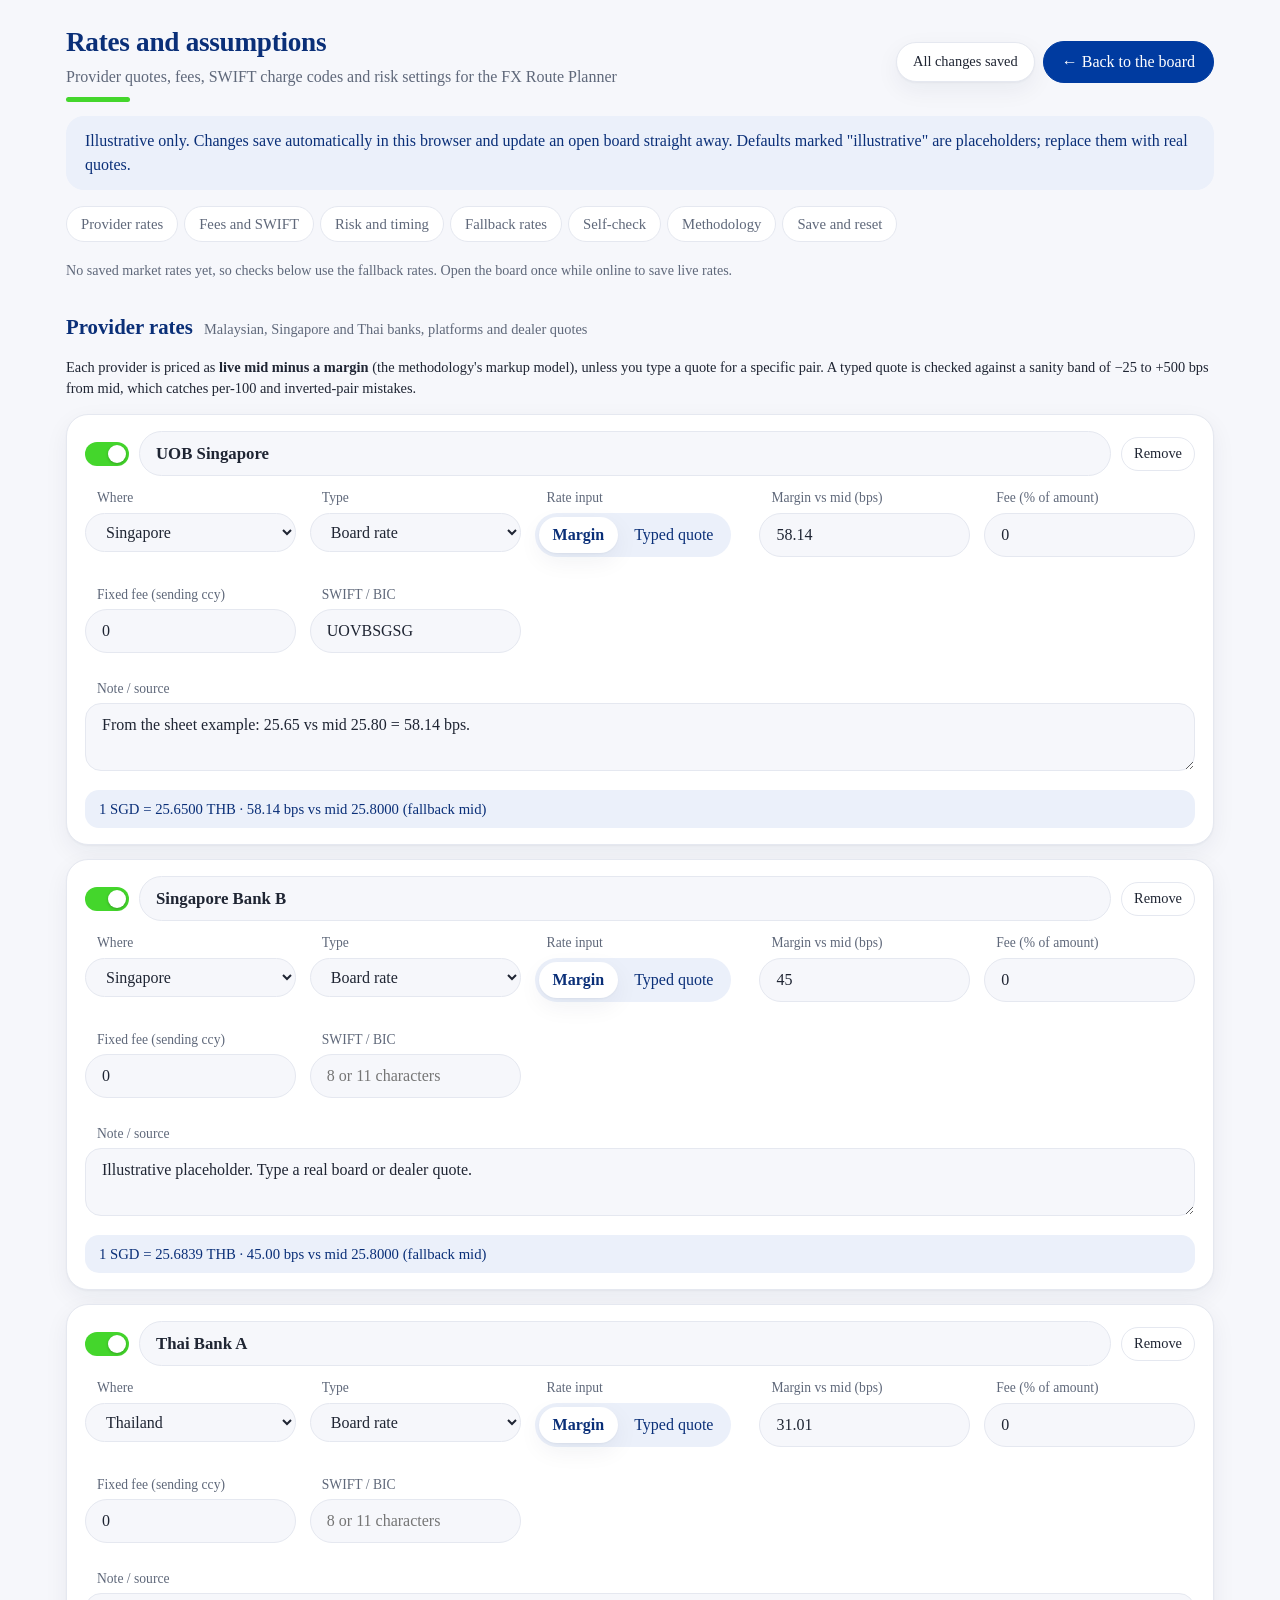
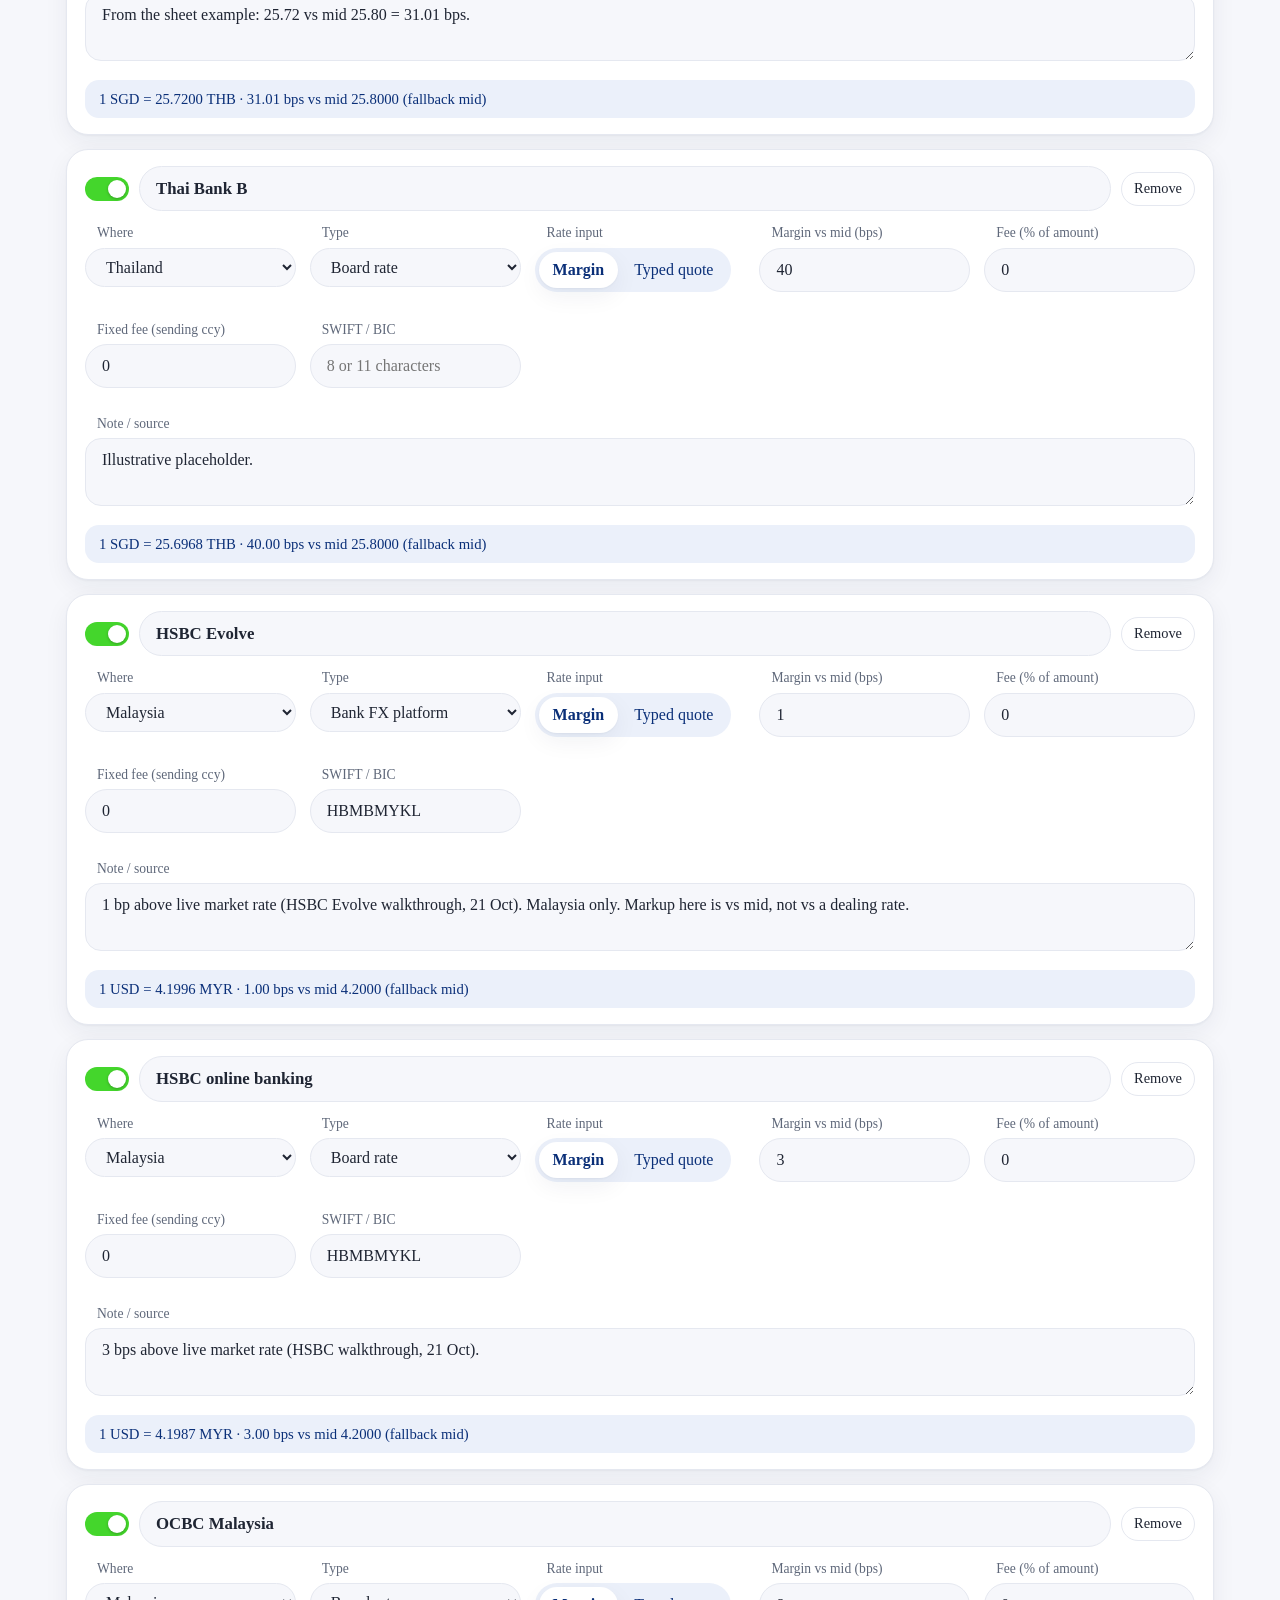
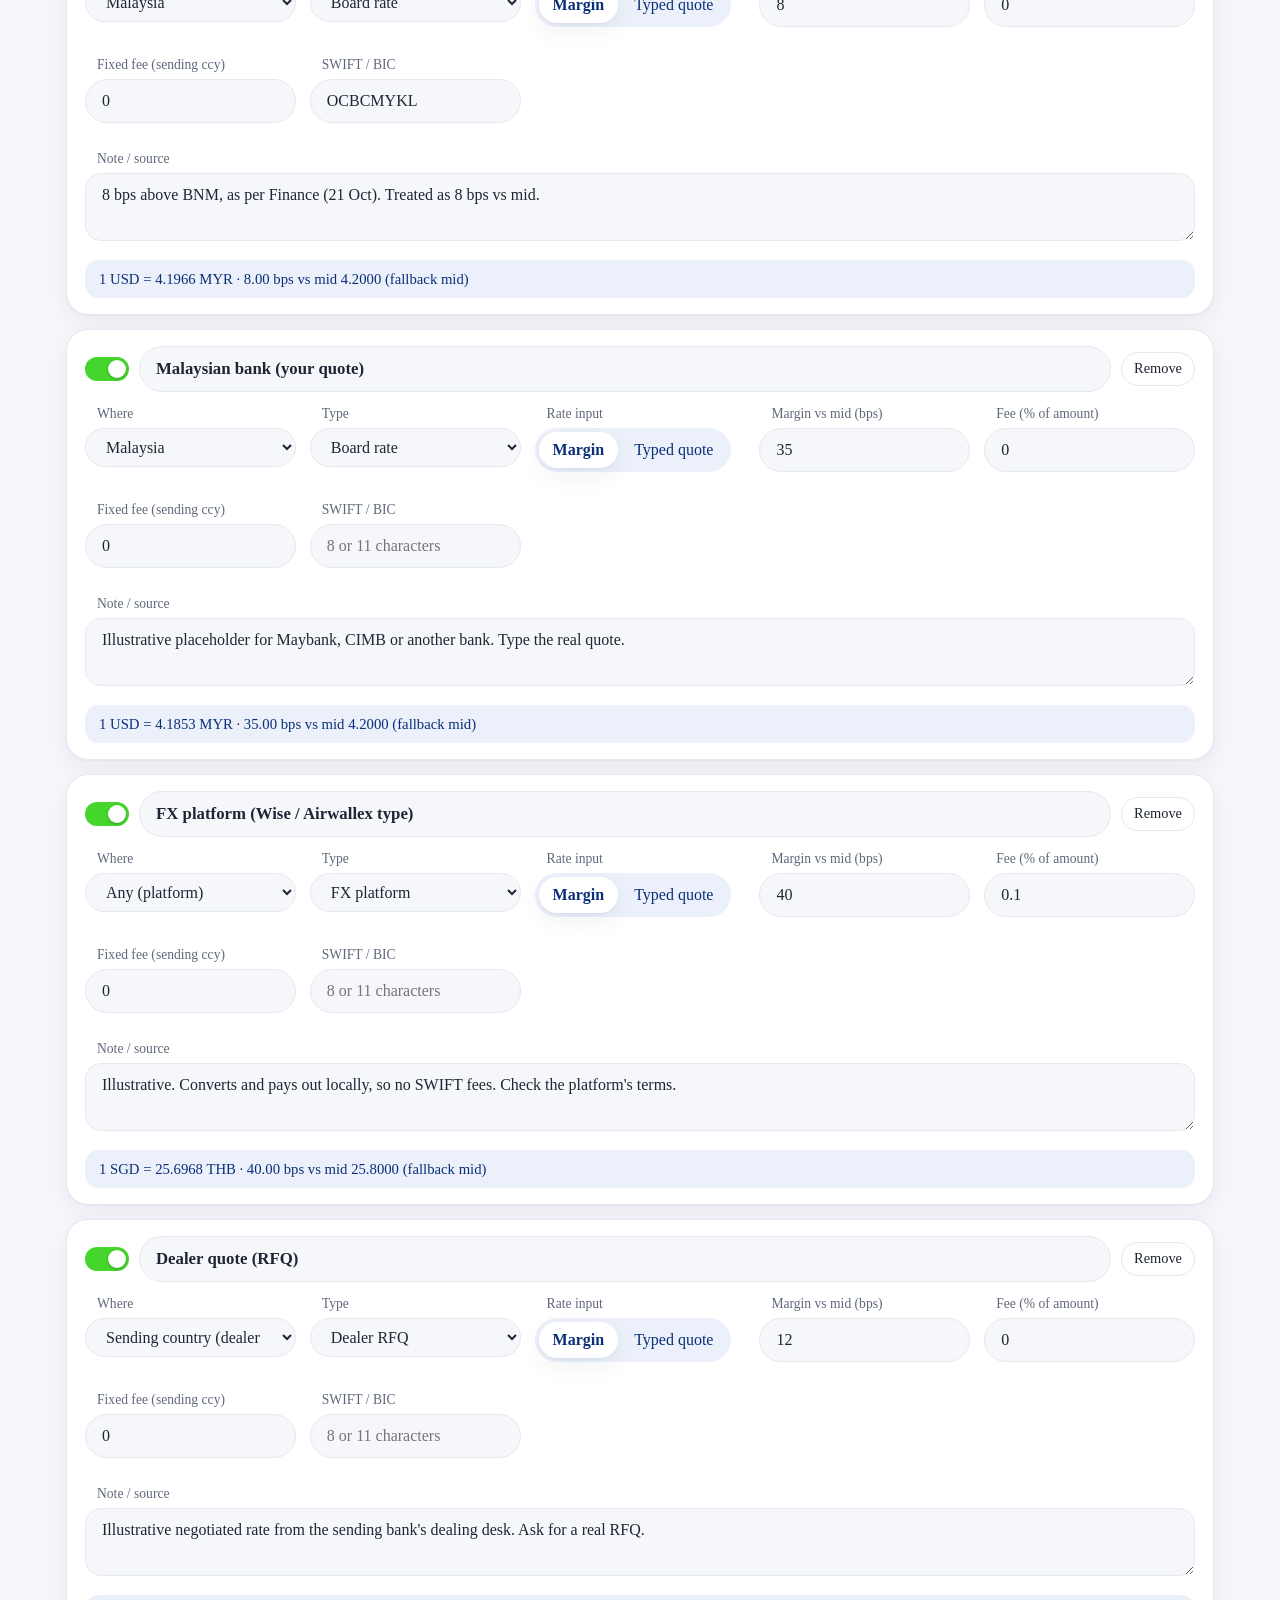
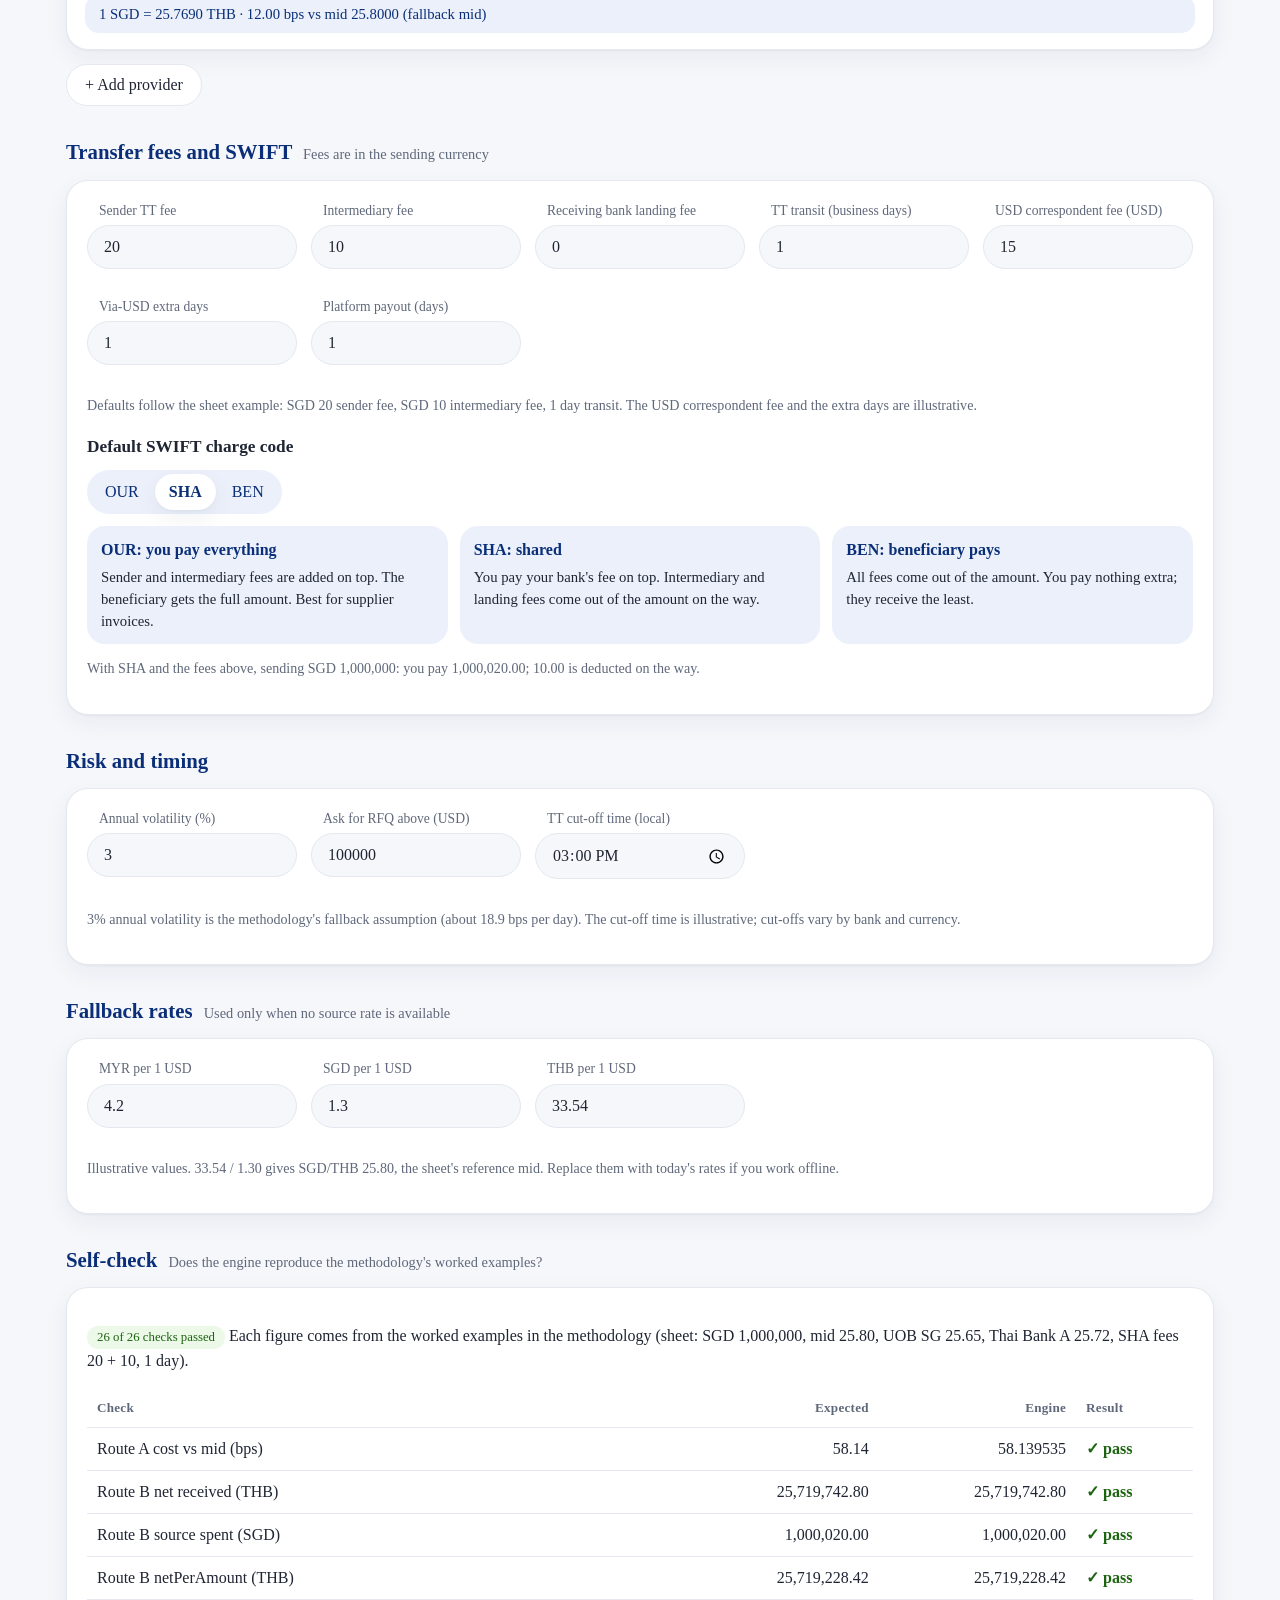
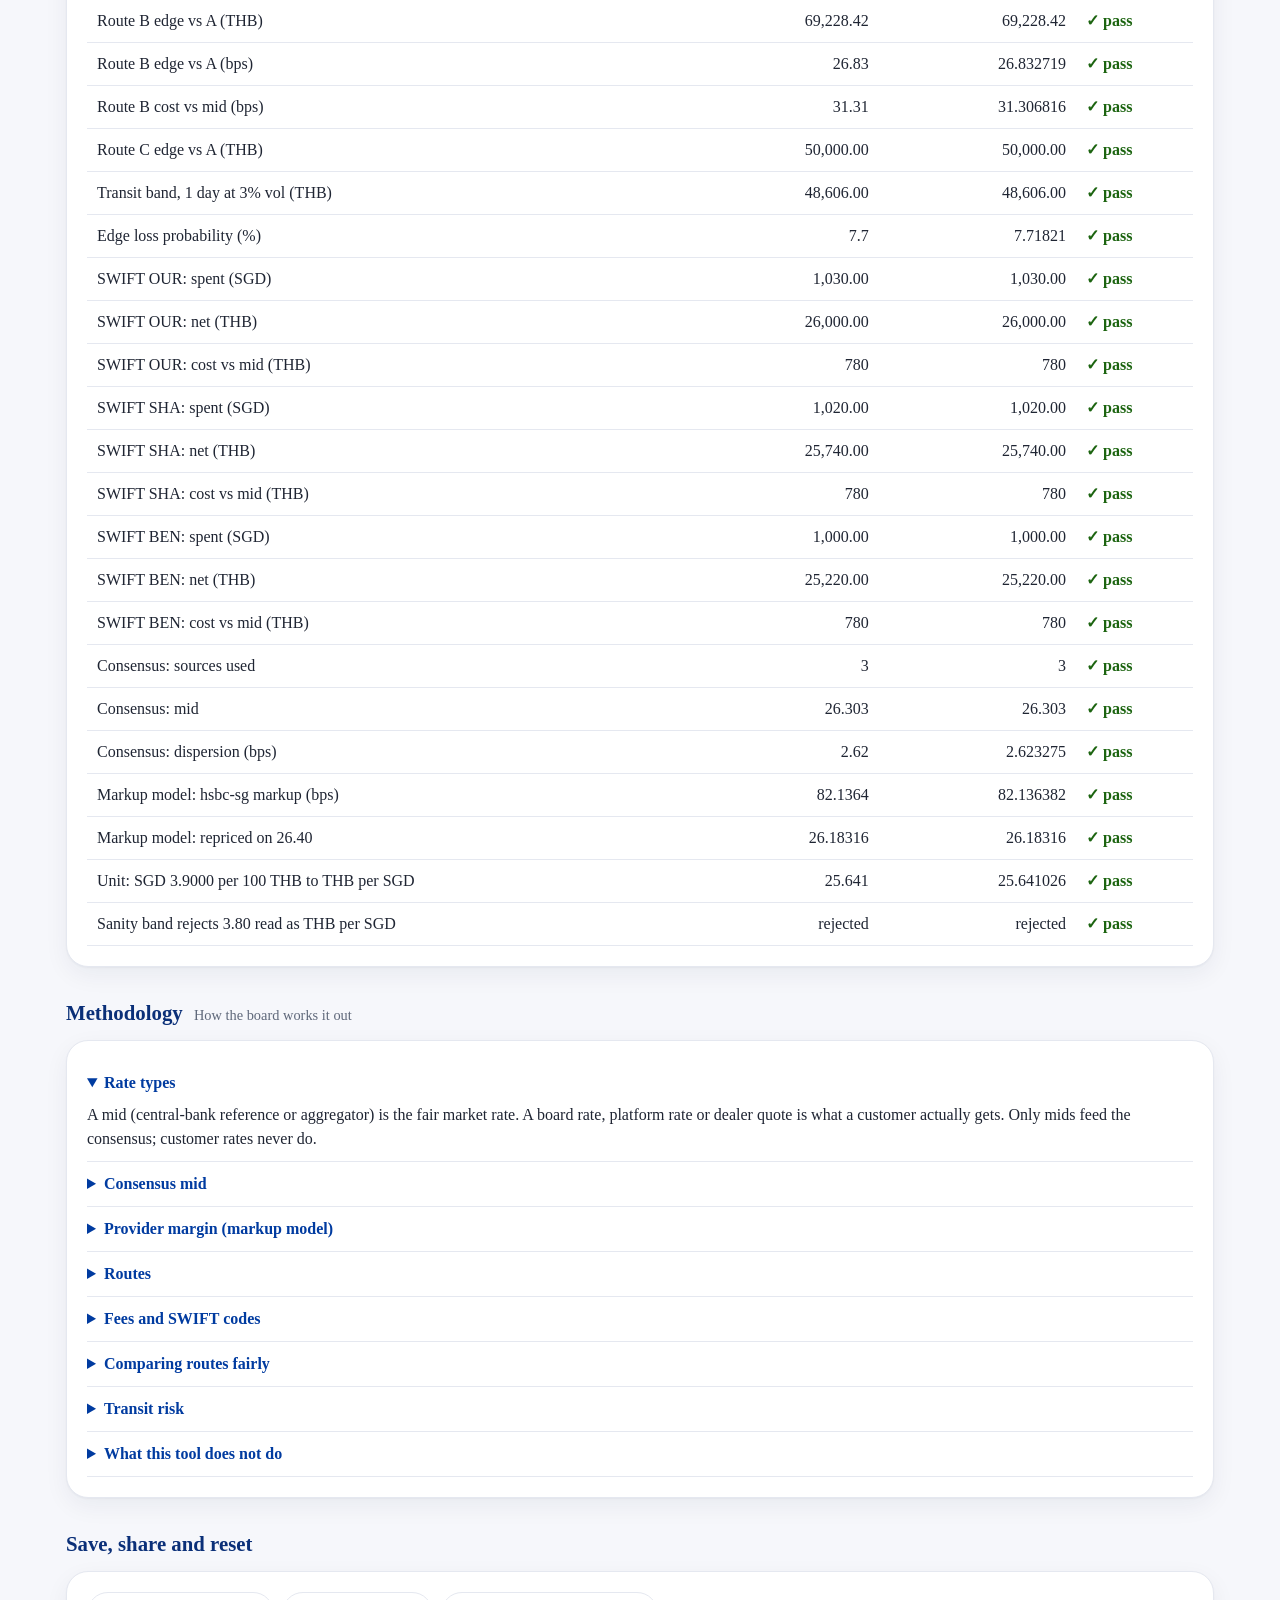
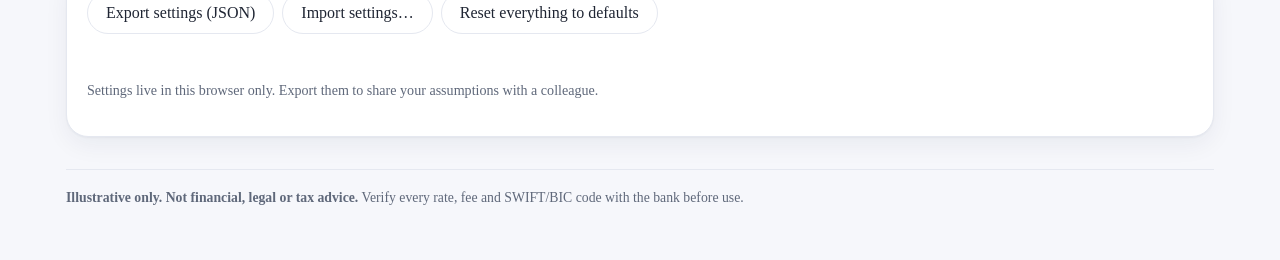
==== fx-inputs.html @ ce778657 "Add files via upload" ====
<!DOCTYPE html>
<html lang="en">
<head>
<meta charset="utf-8">
<meta name="viewport" content="width=device-width, initial-scale=1">
<title>Rates and assumptions · FX Route Planner</title>
<link rel="stylesheet" href="fx-theme.css">
<style>
  .grid2 { display: grid; grid-template-columns: repeat(auto-fill, minmax(200px, 1fr)); gap: 12px 14px; }
  .provs { display: grid; gap: 14px; }
  .prov { border: 1px solid var(--line); border-radius: var(--radius); padding: 16px 18px; background: var(--card); box-shadow: var(--shadow); }
  .prov.off { opacity: .6; }
  .prov-head { display: flex; flex-wrap: wrap; gap: 10px; align-items: center; margin-bottom: 12px; }
  .prov-head .input { flex: 1 1 220px; font-weight: 700; font-size: 1.05rem; }
  .prov-status { margin-top: 12px; padding: 8px 14px; border-radius: 14px; background: var(--brand-soft); color: var(--brand-ink); font-size: .92rem; }
  .prov-status.bad { background: var(--bad-soft); color: var(--bad-ink); }
  .prov-status.warn { background: var(--warn-soft); color: var(--warn-ink); }
  .quote-only[hidden], .margin-only[hidden] { display: none; }
  .ferr { color: var(--bad-ink); font-size: .8rem; margin: 3px 0 0 12px; min-height: 1em; }
  .row-actions { display: flex; flex-wrap: wrap; gap: 8px; margin-top: 14px; }
  .saved { font-size: .9rem; }
  .codes { display: grid; grid-template-columns: repeat(3, minmax(0, 1fr)); gap: 12px; margin-top: 12px; }
  @media (max-width: 760px) { .codes { grid-template-columns: minmax(0, 1fr); } }
  .codecard { border-radius: 18px; padding: 12px 14px; background: var(--brand-soft); }
  .codecard b { color: var(--brand-ink); }
  .codecard p { margin: 4px 0 0; font-size: .92rem; }
  .pass { color: var(--accent-ink); font-weight: 700; }
  .fail { color: var(--bad-ink); font-weight: 700; }
  .method details { border-bottom: 1px solid var(--line); padding: 10px 0; }
  .method summary { font-weight: 700; }
  .method p, .method pre { margin: 8px 0 0; }
  .method pre { background: var(--bg); border-radius: 14px; padding: 10px 14px; overflow-x: auto; font-size: .85rem; font-family: Consolas, "Courier New", monospace; }
  .note { font-size: .9rem; }
</style>
</head>
<body>
<div class="wrap" id="inapp">
  <header class="top">
    <div class="brand">
      <h1>Rates and assumptions</h1>
      <p>Provider quotes, fees, SWIFT charge codes and risk settings for the FX Route Planner</p>
      <span class="bar" aria-hidden="true"></span>
    </div>
    <div class="controls">
      <span class="pill saved" id="savedPill" aria-live="polite">All changes saved</span>
      <a class="btn primary" href="fx-board.html">← Back to the board</a>
    </div>
  </header>

  <div class="banner show info">Illustrative only. Changes save automatically in this browser and update an open board straight away. Defaults marked "illustrative" are placeholders; replace them with real quotes.</div>

  <nav class="tabs" aria-label="Sections">
    <a href="#providers">Provider rates</a><a href="#fees">Fees and SWIFT</a><a href="#risk">Risk and timing</a>
    <a href="#fallback">Fallback rates</a><a href="#selfcheck">Self-check</a><a href="#method">Methodology</a><a href="#data">Save and reset</a>
  </nav>

  <p class="hint" id="midNote"></p>

  <!-- Providers -->
  <section id="providers" aria-labelledby="pTitle">
    <h2 id="pTitle">Provider rates <small>Malaysian, Singapore and Thai banks, platforms and dealer quotes</small></h2>
    <p class="note">Each provider is priced as <b>live mid minus a margin</b> (the methodology's markup model), unless you type a quote for a specific pair. A typed quote is checked against a sanity band of −25 to +500 bps from mid, which catches per-100 and inverted-pair mistakes.</p>
    <div class="provs" id="provList"></div>
    <div class="row-actions"><button type="button" class="btn" id="addProv">+ Add provider</button></div>
  </section>

  <!-- Fees -->
  <section id="fees" aria-labelledby="fTitle">
    <h2 id="fTitle">Transfer fees and SWIFT <small>Fees are in the sending currency</small></h2>
    <div class="panel">
      <div class="grid2">
        <div class="field"><label for="f-sender">Sender TT fee</label><input class="input" id="f-sender" data-k="fees.sender" data-min="0" data-max="100000" inputmode="decimal"><div class="ferr"></div></div>
        <div class="field"><label for="f-inter">Intermediary fee</label><input class="input" id="f-inter" data-k="fees.inter" data-min="0" data-max="100000" inputmode="decimal"><div class="ferr"></div></div>
        <div class="field"><label for="f-landing">Receiving bank landing fee</label><input class="input" id="f-landing" data-k="fees.landing" data-min="0" data-max="100000" inputmode="decimal"><div class="ferr"></div></div>
        <div class="field"><label for="f-tt">TT transit (business days)</label><input class="input" id="f-tt" data-k="fees.ttDays" data-min="0" data-max="30" data-int="1" inputmode="numeric"><div class="ferr"></div></div>
        <div class="field"><label for="f-usd">USD correspondent fee (USD)</label><input class="input" id="f-usd" data-k="fees.usdCorrFeeUsd" data-min="0" data-max="10000" inputmode="decimal"><div class="ferr"></div></div>
        <div class="field"><label for="f-usdd">Via-USD extra days</label><input class="input" id="f-usdd" data-k="fees.usdExtraDays" data-min="0" data-max="30" data-int="1" inputmode="numeric"><div class="ferr"></div></div>
        <div class="field"><label for="f-pd">Platform payout (days)</label><input class="input" id="f-pd" data-k="fees.platformDays" data-min="0" data-max="30" data-int="1" inputmode="numeric"><div class="ferr"></div></div>
      </div>
      <p class="hint">Defaults follow the sheet example: SGD 20 sender fee, SGD 10 intermediary fee, 1 day transit. The USD correspondent fee and the extra days are illustrative.</p>
      <h3 style="margin-top:18px">Default SWIFT charge code</h3>
      <div class="seg" role="group" aria-label="SWIFT charge code" id="codeSeg">
        <button type="button" data-code="OUR">OUR</button><button type="button" data-code="SHA">SHA</button><button type="button" data-code="BEN">BEN</button>
      </div>
      <div class="codes">
        <div class="codecard"><b>OUR: you pay everything</b><p>Sender and intermediary fees are added on top. The beneficiary gets the full amount. Best for supplier invoices.</p></div>
        <div class="codecard"><b>SHA: shared</b><p>You pay your bank's fee on top. Intermediary and landing fees come out of the amount on the way.</p></div>
        <div class="codecard"><b>BEN: beneficiary pays</b><p>All fees come out of the amount. You pay nothing extra; they receive the least.</p></div>
      </div>
      <p class="hint" id="codeExample"></p>
    </div>
  </section>

  <!-- Risk -->
  <section id="risk" aria-labelledby="rTitle">
    <h2 id="rTitle">Risk and timing</h2>
    <div class="panel">
      <div class="grid2">
        <div class="field"><label for="r-vol">Annual volatility (%)</label><input class="input" id="r-vol" data-k="risk.annualVolPct" data-min="0" data-max="100" inputmode="decimal"><div class="ferr"></div></div>
        <div class="field"><label for="r-rfq">Ask for RFQ above (USD)</label><input class="input" id="r-rfq" data-k="risk.rfqThresholdUsd" data-min="0" data-max="1000000000" inputmode="decimal"><div class="ferr"></div></div>
        <div class="field"><label for="r-cut">TT cut-off time (local)</label><input class="input" id="r-cut" type="time" data-k="risk.cutoff" data-text="1"><div class="ferr"></div></div>
      </div>
      <p class="hint">3% annual volatility is the methodology's fallback assumption (about 18.9 bps per day). The cut-off time is illustrative; cut-offs vary by bank and currency.</p>
    </div>
  </section>

  <!-- Fallback -->
  <section id="fallback" aria-labelledby="fbTitle">
    <h2 id="fbTitle">Fallback rates <small>Used only when no source rate is available</small></h2>
    <div class="panel">
      <div class="grid2">
        <div class="field"><label for="fb-myr">MYR per 1 USD</label><input class="input" id="fb-myr" data-k="fallback.USD/MYR" data-min="0.0001" data-max="100000" inputmode="decimal"><div class="ferr"></div></div>
        <div class="field"><label for="fb-sgd">SGD per 1 USD</label><input class="input" id="fb-sgd" data-k="fallback.USD/SGD" data-min="0.0001" data-max="100000" inputmode="decimal"><div class="ferr"></div></div>
        <div class="field"><label for="fb-thb">THB per 1 USD</label><input class="input" id="fb-thb" data-k="fallback.USD/THB" data-min="0.0001" data-max="100000" inputmode="decimal"><div class="ferr"></div></div>
      </div>
      <p class="hint">Illustrative values. 33.54 / 1.30 gives SGD/THB 25.80, the sheet's reference mid. Replace them with today's rates if you work offline.</p>
    </div>
  </section>

  <!-- Self-check -->
  <section id="selfcheck" aria-labelledby="scTitle">
    <h2 id="scTitle">Self-check <small>Does the engine reproduce the methodology's worked examples?</small></h2>
    <div class="panel">
      <p id="scSummary"></p>
      <div class="tbl-wrap"><table>
        <thead><tr><th>Check</th><th class="num">Expected</th><th class="num">Engine</th><th>Result</th></tr></thead>
        <tbody id="scBody"></tbody>
      </table></div>
    </div>
  </section>

  <!-- Methodology -->
  <section id="method" aria-labelledby="mTitle">
    <h2 id="mTitle">Methodology <small>How the board works it out</small></h2>
    <div class="panel method">
      <details open><summary>Rate types</summary><p>A mid (central-bank reference or aggregator) is the fair market rate. A board rate, platform rate or dealer quote is what a customer actually gets. Only mids feed the consensus; customer rates never do.</p></details>
      <details><summary>Consensus mid</summary><pre>first = median(fresh mids)
used  = sources within 50 bps of first
mid   = median(used)
spread = largest |rate − mid| of a used source, in bps</pre><p>Fresh means at most 2 business days old. If nothing is fresh, older rates are used and labelled stale; if there are none, the fallback rates are used.</p></details>
      <details><summary>Provider margin (markup model)</summary><pre>margin_bps = (mid − customer_rate) / mid × 10,000
customer_rate = live_mid × (1 − margin_bps / 10,000)</pre><p>Margins change less than rates, so storing a margin and re-applying it to the live mid keeps estimates current.</p></details>
      <details><summary>Routes</summary><p>A route is a chain of legs: transfers (TT) and conversions. A: convert in the sending country, then send. B: send the source currency to your own account abroad, then convert there. C: convert a balance already held abroad. Via USD: two conversions with a US correspondent. Platform: local pay-in and payout. Dealer RFQ: negotiated rate at the sending bank.</p></details>
      <details><summary>Fees and SWIFT codes</summary><pre>OUR: sender + intermediary on top; landing fee deducted
SHA: sender on top; intermediary + landing deducted
BEN: all deducted</pre><p>On-top fees raise what you pay; deducted fees shrink what gets converted or received.</p></details>
      <details><summary>Comparing routes fairly</summary><pre>effective_rate = net_received / total_paid
net_per_amount = effective_rate × amount
cost_bps = (total_paid × mid − net_received) / (total_paid × mid) × 10,000
edge = net_per_amount(route) − net_per_amount(other)</pre><p>Routes can cost slightly different totals, so they are scaled to the same amount before comparing.</p></details>
      <details><summary>Transit risk</summary><pre>daily_vol = annual_vol / √252
band = net_received × daily_vol × √(days unconverted)
P(edge lost) = Φ(−edge / band)</pre><p>Assumes normal daily moves and constant volatility. Real FX has fat tails and event risk.</p></details>
      <details><summary>What this tool does not do</summary><p>It compares and explains; it never moves money, does not guarantee a rate, and never suggests splitting a payment to stay under a threshold. Calculations use floating-point numbers rounded for display; the self-check above confirms they match the worked examples.</p></details>
    </div>
  </section>

  <!-- Data -->
  <section id="data" aria-labelledby="dTitle">
    <h2 id="dTitle">Save, share and reset</h2>
    <div class="panel">
      <div class="row-actions" style="margin-top:0">
        <button type="button" class="btn" id="exportBtn">Export settings (JSON)</button>
        <label class="btn" for="importFile">Import settings…</label>
        <input type="file" id="importFile" accept="application/json,.json" class="sr">
        <button type="button" class="btn danger" id="resetBtn">Reset everything to defaults</button>
      </div>
      <p class="err" id="dataMsg" role="status"></p>
      <p class="hint">Settings live in this browser only. Export them to share your assumptions with a colleague.</p>
    </div>
  </section>

  <footer><p><strong>Illustrative only. Not financial, legal or tax advice.</strong> Verify every rate, fee and SWIFT/BIC code with the bank before use.</p></footer>
</div>

<script src="fx-core.js"></script>
<script>
(function () {
  "use strict";
  var FX = window.FX, root = document.getElementById("inapp");
  var $ = function (id) { return root.querySelector("#" + id); };
  var esc = FX.esc;
  var S = FX.loadSettings();
  var snap = FX.loadSnapshot();
  var mid = FX.makeMid(snap ? snap.perUsd : {}, S, new Date());
  var savedTimer = null;

  var PAIRS = [];
  FX.ROUTE_CCYS.forEach(function (a) { FX.ROUTE_CCYS.forEach(function (b) { if (a !== b) PAIRS.push(a + "/" + b); }); });
  var COUNTRIES = ["SG", "TH", "MY", "US", "ANY", "ORIGIN"];

  function save() {
    var ok = FX.saveSettings(S);
    var p = $("savedPill");
    p.textContent = ok ? "Saved " + FX.hhmm(new Date()) : "Could not save (storage blocked)";
    clearTimeout(savedTimer);
    savedTimer = setTimeout(function () { p.textContent = ok ? "All changes saved" : p.textContent; }, 2500);
  }
  function refreshMid() { mid = FX.makeMid(snap ? snap.perUsd : {}, S, new Date()); }

  function midNote() {
    var i = mid.info("SGD", "THB");
    $("midNote").textContent = i.how === "fallback"
      ? "No saved market rates yet, so checks below use the fallback rates. Open the board once while online to save live rates."
      : "Checks below use market rates saved by the board at " + FX.hhmm(snap.at) + " " + FX.dayMon(snap.at) + (i.how === "stale" ? " (older than 2 business days)." : ".");
  }

  /* ---------- Providers ---------- */
  function opt(v, label, cur) { return '<option value="' + esc(v) + '"' + (v === cur ? " selected" : "") + ">" + esc(label) + "</option>"; }
  function provCard(p, i) {
    var pair = (p.quotePair || "SGD/THB").split("/");
    return '<article class="prov' + (p.enabled ? "" : " off") + '" data-i="' + i + '">' +
      '<div class="prov-head">' +
        '<label class="switch"><input type="checkbox" data-f="enabled"' + (p.enabled ? " checked" : "") + ' aria-label="Include ' + esc(p.name) + '"></label>' +
        '<input class="input" data-f="name" value="' + esc(p.name) + '" aria-label="Provider name" maxlength="60">' +
        '<button type="button" class="btn small danger" data-del="' + i + '" aria-label="Remove ' + esc(p.name) + '">Remove</button>' +
      "</div>" +
      '<div class="grid2">' +
        '<div class="field"><label>Where</label><select class="input" data-f="country">' + COUNTRIES.map(function (c) { return opt(c, FX.COUNTRY_NAME[c], p.country); }).join("") + "</select></div>" +
        '<div class="field"><label>Type</label><select class="input" data-f="kind">' + Object.keys(FX.KIND_LABEL).map(function (k) { return opt(k, FX.KIND_LABEL[k], p.kind); }).join("") + "</select></div>" +
        '<div class="field"><label>Rate input</label><div class="seg" role="group" aria-label="Rate input"><button type="button" data-mode="markup" aria-pressed="' + (p.mode !== "quote") + '">Margin</button><button type="button" data-mode="quote" aria-pressed="' + (p.mode === "quote") + '">Typed quote</button></div></div>' +
        '<div class="field"><label>Margin vs mid (bps)</label><input class="input" data-f="markupBps" data-num="1" data-min="-100" data-max="2000" value="' + esc(p.markupBps) + '" inputmode="decimal"><div class="ferr"></div></div>' +
        '<div class="field quote-only"' + (p.mode === "quote" ? "" : " hidden") + '><label>Quote for pair</label><select class="input" data-f="quotePair">' + PAIRS.map(function (x) { return opt(x, x, p.quotePair); }).join("") + "</select></div>" +
        '<div class="field quote-only"' + (p.mode === "quote" ? "" : " hidden") + '><label>Quoted as</label><select class="input" data-f="quoteBasis">' + opt("direct", pair[1] + " per " + (p.quoteUnit || 1) + " " + pair[0], p.quoteBasis) + opt("inverse", pair[0] + " per " + (p.quoteUnit || 1) + " " + pair[1], p.quoteBasis) + "</select></div>" +
        '<div class="field quote-only"' + (p.mode === "quote" ? "" : " hidden") + '><label>Unit</label><select class="input" data-f="quoteUnit">' + opt("1", "1", String(p.quoteUnit)) + opt("100", "100", String(p.quoteUnit)) + opt("1000", "1,000", String(p.quoteUnit)) + "</select></div>" +
        '<div class="field quote-only"' + (p.mode === "quote" ? "" : " hidden") + '><label>Quoted value</label><input class="input" data-f="quoteValue" data-num="1" data-min="0" data-max="1000000" value="' + esc(p.quoteValue || "") + '" inputmode="decimal" placeholder="e.g. 25.65"><div class="ferr"></div></div>' +
        '<div class="field"><label>Fee (% of amount)</label><input class="input" data-f="feePct" data-num="1" data-min="0" data-max="10" value="' + esc(p.feePct) + '" inputmode="decimal"><div class="ferr"></div></div>' +
        '<div class="field"><label>Fixed fee (sending ccy)</label><input class="input" data-f="feeFixed" data-num="1" data-min="0" data-max="100000" value="' + esc(p.feeFixed) + '" inputmode="decimal"><div class="ferr"></div></div>' +
        '<div class="field"><label>SWIFT / BIC</label><input class="input" data-f="bic" value="' + esc(p.bic) + '" maxlength="11" placeholder="8 or 11 characters" autocapitalize="characters"><div class="ferr"></div></div>' +
      "</div>" +
      '<div class="field" style="margin-top:10px"><label>Note / source</label><textarea class="input" data-f="note" rows="2" maxlength="300">' + esc(p.note) + "</textarea></div>" +
      '<div class="prov-status" data-status></div>' +
      "</article>";
  }
  function renderProviders() {
    $("provList").innerHTML = S.providers.map(provCard).join("") || '<p class="hint">No providers. Add one, or reset to defaults.</p>';
    S.providers.forEach(function (p, i) { updateStatus(i); });
  }
  function updateStatus(i) {
    var card = root.querySelector('.prov[data-i="' + i + '"]'); if (!card) return;
    var p = S.providers[i], el = card.querySelector("[data-status]");
    var pair = p.mode === "quote" ? p.quotePair.split("/") : defaultPair(p);
    var pr = FX.providerRate(p, pair[0], pair[1], mid);
    var src = mid.info(pair[0], pair[1]).how;
    if (p.mode === "quote" && !(+p.quoteValue > 0)) { el.className = "prov-status warn"; el.textContent = "Type a quoted value. Until then the margin of " + p.markupBps + " bps is used."; return; }
    if (!pr.ok) { el.className = "prov-status bad"; el.textContent = pr.msg; return; }
    el.className = "prov-status" + (Math.abs(pr.markupBps) > 300 ? " warn" : "");
    el.textContent = "1 " + pair[0] + " = " + FX.fmtRate(pr.rate) + " " + pair[1] + " · " + pr.markupBps.toFixed(2) + " bps vs mid " + FX.fmtRate(mid(pair[0], pair[1])) + " (" + (src === "fallback" ? "fallback mid" : src === "stale" ? "stale mid" : "saved live mid") + ")" + (p.bic && !/^[A-Za-z]{6}[A-Za-z0-9]{2}([A-Za-z0-9]{3})?$/.test(p.bic) ? " · BIC format looks wrong (8 or 11 characters)" : "");
  }
  function defaultPair(p) {
    var sc = S.scenario;
    var c = p.country === "SG" ? "SGD" : p.country === "TH" ? "THB" : p.country === "MY" ? "MYR" : p.country === "US" ? "USD" : null;
    if (c && c !== sc.from && c !== sc.to) return c === "USD" ? ["USD", "MYR"] : ["USD", c];
    return [sc.from, sc.to === sc.from ? (sc.from === "USD" ? "MYR" : "USD") : sc.to];
  }

  function numCheck(el) {
    var raw = String(el.value).replace(/[,\s]/g, ""), min = +el.getAttribute("data-min"), max = +el.getAttribute("data-max");
    var errEl = el.parentNode.querySelector(".ferr"), msg = "";
    var v = Number(raw);
    if (raw === "" || !/^-?\d*\.?\d+$/.test(raw)) msg = "Enter a number.";
    else if (v < min || v > max) msg = "Use a value from " + min + " to " + FX.fmtMoney(max, 0) + ".";
    else if (el.hasAttribute("data-int") && v % 1) msg = "Use a whole number.";
    el.setAttribute("aria-invalid", String(!!msg));
    if (errEl) errEl.textContent = msg;
    return msg ? null : v;
  }

  $("provList").addEventListener("input", function (e) {
    var el = e.target, card = el.closest(".prov"); if (!card || !el.hasAttribute("data-f")) return;
    var i = +card.getAttribute("data-i"), f = el.getAttribute("data-f"), p = S.providers[i];
    if (el.type === "checkbox") { p[f] = el.checked; card.classList.toggle("off", !el.checked); }
    else if (el.hasAttribute("data-num")) { var v = numCheck(el); if (v === null) return; p[f] = v; }
    else if (f === "bic") { p.bic = el.value.toUpperCase().replace(/\s/g, ""); }
    else if (f === "quoteUnit") { p.quoteUnit = +el.value; }
    else p[f] = el.value;
    save(); updateStatus(i);
    if (f === "quotePair" || f === "quoteUnit") {
      var pair = p.quotePair.split("/"), u = p.quoteUnit || 1, sel = card.querySelector('[data-f="quoteBasis"]');
      sel.options[0].text = pair[1] + " per " + u + " " + pair[0]; sel.options[1].text = pair[0] + " per " + u + " " + pair[1];
    }
  });
  $("provList").addEventListener("change", function (e) { if (e.target.tagName === "SELECT" || e.target.type === "checkbox") e.target.dispatchEvent(new Event("input", { bubbles: true })); });
  $("provList").addEventListener("click", function (e) {
    var del = e.target.closest("[data-del]");
    if (del) {
      var i = +del.getAttribute("data-del"), name = S.providers[i].name;
      if (!confirm("Remove " + name + "? You can reset to defaults later.")) return;
      S.providers.splice(i, 1); save(); renderProviders(); return;
    }
    var mb = e.target.closest("[data-mode]");
    if (mb) {
      var card = mb.closest(".prov"), j = +card.getAttribute("data-i");
      S.providers[j].mode = mb.getAttribute("data-mode"); save(); renderProviders();
      var again = root.querySelector('.prov[data-i="' + j + '"] [data-mode="' + S.providers[j].mode + '"]'); if (again) again.focus();
    }
  });
  $("addProv").addEventListener("click", function () {
    var p = FX.clone(FX.DEFAULTS.providers[0]);
    p.id = "custom-" + Date.now(); p.name = "New provider"; p.country = FX.COUNTRY_OF[S.scenario.to] || "MY"; p.markupBps = 30; p.bic = ""; p.note = "Your source for this rate.";
    S.providers.push(p); save(); renderProviders();
    var cards = root.querySelectorAll(".prov"); var last = cards[cards.length - 1];
    last.scrollIntoView({ block: "center" }); last.querySelector('[data-f="name"]').select();
  });

  /* ---------- Simple fields ---------- */
  function getK(k) { var p = k.split("."); return S[p[0]][p.slice(1).join(".")]; }
  function setK(k, v) { var p = k.split("."); S[p[0]][p.slice(1).join(".")] = v; }
  function fillFields() {
    root.querySelectorAll("[data-k]").forEach(function (el) { el.value = getK(el.getAttribute("data-k")); el.removeAttribute("aria-invalid"); var e = el.parentNode.querySelector(".ferr"); if (e) e.textContent = ""; });
    root.querySelectorAll("#codeSeg button").forEach(function (b) { b.setAttribute("aria-pressed", String(b.getAttribute("data-code") === S.fees.code)); });
    codeExample();
  }
  root.addEventListener("input", function (e) {
    var el = e.target; if (!el.hasAttribute || !el.hasAttribute("data-k")) return;
    var k = el.getAttribute("data-k");
    if (el.hasAttribute("data-text")) { if (!/^\d{2}:\d{2}$/.test(el.value)) return; setK(k, el.value); }
    else { var v = numCheck(el); if (v === null) return; setK(k, v); }
    save();
    if (k.indexOf("fallback") === 0) { refreshMid(); midNote(); S.providers.forEach(function (p, i) { updateStatus(i); }); }
    codeExample();
  });
  $("codeSeg").addEventListener("click", function (e) {
    var b = e.target.closest("[data-code]"); if (!b) return;
    S.fees.code = b.getAttribute("data-code"); save(); fillFields();
  });
  function codeExample() {
    var f = S.fees, sc = S.scenario;
    $("codeExample").textContent = "With " + f.code + " and the fees above, sending " + sc.from + " " + FX.fmtMoney(+sc.amount, 0) + ": " +
      (f.code === "OUR" ? "you pay " + FX.fmtMoney(+sc.amount + (+f.sender) + (+f.inter), 2) + "; " + FX.fmtMoney(+f.landing, 2) + " is deducted at the receiving bank."
        : f.code === "SHA" ? "you pay " + FX.fmtMoney(+sc.amount + (+f.sender), 2) + "; " + FX.fmtMoney((+f.inter) + (+f.landing), 2) + " is deducted on the way."
        : "you pay " + FX.fmtMoney(+sc.amount, 2) + "; " + FX.fmtMoney((+f.sender) + (+f.inter) + (+f.landing), 2) + " is deducted on the way.");
  }

  /* ---------- Self-check ---------- */
  function renderSelfCheck() {
    var r = FX.selfCheck(), pass = r.filter(function (x) { return x.pass; }).length;
    $("scSummary").innerHTML = '<span class="tag ' + (pass === r.length ? "good" : "bad") + '">' + pass + " of " + r.length + " checks passed</span> Each figure comes from the worked examples in the methodology (sheet: SGD 1,000,000, mid 25.80, UOB SG 25.65, Thai Bank A 25.72, SHA fees 20 + 10, 1 day).";
    $("scBody").innerHTML = r.map(function (x) {
      var f = function (v) { return typeof v === "number" ? (Math.abs(v) >= 1000 ? FX.fmtMoney(v, 2) : (+v.toFixed(6)).toString()) : esc(v); };
      return "<tr><td>" + esc(x.name) + '</td><td class="num">' + f(x.exp) + '</td><td class="num">' + f(x.got) + "</td><td>" + (x.pass ? '<span class="pass">✓ pass</span>' : '<span class="fail">× fail</span>') + "</td></tr>";
    }).join("");
  }

  /* ---------- Data ---------- */
  $("exportBtn").addEventListener("click", function () {
    var blob = new Blob([JSON.stringify(S, null, 2)], { type: "application/json" });
    var a = document.createElement("a"); a.href = URL.createObjectURL(blob); a.download = "fx-settings.json";
    document.body.appendChild(a); a.click(); a.remove(); setTimeout(function () { URL.revokeObjectURL(a.href); }, 1000);
    $("dataMsg").textContent = "";
  });
  $("importFile").addEventListener("change", function () {
    var f = this.files && this.files[0]; if (!f) return;
    var reader = new FileReader(), input = this;
    reader.onload = function () {
      try {
        var obj = JSON.parse(reader.result);
        if (!obj || obj.version !== 1 || !Array.isArray(obj.providers)) throw new Error("not an FX settings file");
        S = FX.mergeDefaults(obj); save(); refreshMid(); fillFields(); renderProviders(); midNote();
        $("dataMsg").textContent = "Imported " + f.name + ".";
      } catch (e) { $("dataMsg").textContent = "Could not import: " + e.message + "."; }
      input.value = "";
    };
    reader.readAsText(f);
  });
  $("resetBtn").addEventListener("click", function () {
    if (!confirm("Reset all providers, fees and assumptions to the defaults? Consider exporting first.")) return;
    S = FX.clone(FX.DEFAULTS); save(); refreshMid(); fillFields(); renderProviders(); midNote();
    $("dataMsg").textContent = "Reset to defaults.";
  });
  window.addEventListener("storage", function (e) {
    if (e.key === FX.SNAP_KEY) { snap = FX.loadSnapshot(); refreshMid(); midNote(); S.providers.forEach(function (p, i) { updateStatus(i); }); }
  });

  fillFields(); renderProviders(); renderSelfCheck(); midNote();
})();
</script>
</body>
</html>
---- fx-theme.css ----
/* fx-theme.css - shared soft, pill-shaped theme. Font: Cambria. */
:root {
  --brand: #003BA0;
  --brand-ink: #0A2F78;
  --brand-soft: #EBF0FA;
  --accent: #44D62C;
  --accent-ink: #1C6410;
  --accent-soft: #ECF9E8;
  --accent-line: #BFE9B3;
  --bg: #F6F7FB;
  --card: #FFFFFF;
  --ink: #1F2533;
  --muted: #5F687A;
  --faint: #8A93A5;
  --line: #E5E8F0;
  --warn-soft: #FFF6E5;
  --warn-ink: #8A5300;
  --warn-dot: #F2A93B;
  --bad-soft: #FDEDED;
  --bad-ink: #A3261F;
  --bad-dot: #E5534B;
  --focus: #003BA0;
  --shadow: 0 1px 2px rgba(20, 30, 60, .04), 0 8px 24px rgba(20, 30, 60, .06);
  --radius: 22px;
}
@media (prefers-color-scheme: dark) {
  :root {
    --brand: #8EB0FF;
    --brand-ink: #C9D8FF;
    --brand-soft: #1B2642;
    --accent-ink: #9BEA8C;
    --accent-soft: #15301A;
    --accent-line: #2F5E2A;
    --bg: #0F1420;
    --card: #171E2D;
    --ink: #E7EBF3;
    --muted: #A2ABBD;
    --faint: #7C869A;
    --line: #283147;
    --warn-soft: #33270F;
    --warn-ink: #F7C877;
    --bad-soft: #3A1A1A;
    --bad-ink: #FF9C95;
    --focus: #A9C3FF;
    --shadow: 0 1px 2px rgba(0, 0, 0, .3), 0 8px 24px rgba(0, 0, 0, .25);
  }
}
* { box-sizing: border-box; }
html { scroll-behavior: smooth; }
@media (prefers-reduced-motion: reduce) { html { scroll-behavior: auto; } }
body {
  margin: 0; background: var(--bg); color: var(--ink);
  font: 16px/1.5 Cambria, "Cambria Math", Georgia, "Times New Roman", serif;
  font-variant-numeric: lining-nums;
}
a { color: var(--brand); }
button, input, select, textarea { font: inherit; color: inherit; }
:focus-visible { outline: 3px solid var(--focus); outline-offset: 2px; }
.wrap { max-width: 1180px; margin: 0 auto; padding: 22px 16px 48px; }
.num, .tnum { font-variant-numeric: tabular-nums lining-nums; }
.sr { position: absolute; width: 1px; height: 1px; overflow: hidden; clip: rect(0 0 0 0); white-space: nowrap; }

/* Header */
.top { display: flex; flex-wrap: wrap; gap: 12px 18px; align-items: center; justify-content: space-between; margin-bottom: 14px; }
.brand h1 { margin: 0; font-size: 1.7rem; font-weight: 700; color: var(--brand-ink); letter-spacing: -0.01em; }
.brand p { margin: 2px 0 0; color: var(--muted); }
.brand .bar { display: block; width: 64px; height: 5px; border-radius: 99px; background: var(--accent); margin-top: 8px; }
.controls { display: flex; flex-wrap: wrap; gap: 8px; align-items: center; }

/* Pills and buttons */
.pill {
  display: inline-flex; align-items: center; gap: 8px; padding: 8px 16px; border-radius: 999px;
  background: var(--card); border: 1px solid var(--line); box-shadow: var(--shadow); font-variant-numeric: tabular-nums;
}
.btn {
  display: inline-flex; align-items: center; justify-content: center; gap: 6px;
  border: 1px solid var(--line); background: var(--card); border-radius: 999px; padding: 8px 18px;
  cursor: pointer; text-decoration: none; color: var(--ink); transition: background .15s, border-color .15s;
}
.btn:hover { border-color: var(--brand); background: var(--brand-soft); }
.btn.primary { background: var(--brand); border-color: var(--brand); color: #fff; }
.btn.primary:hover { background: var(--brand-ink); }
@media (prefers-color-scheme: dark) { .btn.primary { color: #0F1420; } .btn.primary:hover { background: var(--brand-ink); } }
.btn.ghost { background: transparent; box-shadow: none; }
.btn.small { padding: 5px 12px; font-size: .9rem; }
.btn[disabled] { opacity: .55; cursor: progress; }
.btn.danger:hover { border-color: var(--bad-ink); background: var(--bad-soft); }

.dot { width: 10px; height: 10px; border-radius: 50%; background: var(--faint); flex: none; position: relative; }
.dot.live { background: var(--accent); }
.dot.live::after { content: ""; position: absolute; inset: -4px; border-radius: 50%; border: 2px solid var(--accent); opacity: 0; animation: ping 2.2s ease-out infinite; }
.dot.warn { background: var(--warn-dot); }
.dot.bad { background: var(--bad-dot); }
@keyframes ping { 0% { transform: scale(.6); opacity: .8; } 100% { transform: scale(1.7); opacity: 0; } }
@media (prefers-reduced-motion: reduce) { .dot.live::after { animation: none; } }

.tag {
  display: inline-flex; align-items: center; gap: 4px; padding: 2px 10px; border-radius: 999px; font-size: .8rem;
  background: var(--brand-soft); color: var(--brand-ink); white-space: nowrap;
}
.tag.good { background: var(--accent-soft); color: var(--accent-ink); }
.tag.warn { background: var(--warn-soft); color: var(--warn-ink); }
.tag.bad { background: var(--bad-soft); color: var(--bad-ink); }
.tag.plain { background: transparent; border: 1px solid var(--line); color: var(--muted); }

/* Segmented pill control */
.seg { display: inline-flex; padding: 4px; border-radius: 999px; background: var(--brand-soft); gap: 2px; flex-wrap: wrap; }
.seg button { border: 0; background: transparent; padding: 6px 14px; border-radius: 999px; cursor: pointer; color: var(--brand-ink); }
.seg button[aria-pressed="true"] { background: var(--card); box-shadow: var(--shadow); font-weight: 700; }

/* Section nav */
.tabs { display: flex; flex-wrap: wrap; gap: 6px; margin: 4px 0 18px; }
.tabs a { text-decoration: none; padding: 6px 14px; border-radius: 999px; background: var(--card); border: 1px solid var(--line); color: var(--muted); font-size: .92rem; }
.tabs a:hover { color: var(--brand-ink); border-color: var(--brand); }

/* Panels */
.panel { background: var(--card); border: 1px solid var(--line); border-radius: var(--radius); padding: 20px; box-shadow: var(--shadow); min-width: 0; }
h2 { font-size: 1.3rem; margin: 30px 0 12px; color: var(--brand-ink); }
h2 small, h3 small { font-weight: 400; color: var(--muted); font-size: .9rem; margin-left: 6px; }
h3 { font-size: 1.08rem; margin: 0 0 10px; }
.panel > h2:first-child, .panel > h3:first-child { margin-top: 0; }
.hint { font-size: .88rem; color: var(--muted); }
.err { color: var(--bad-ink); font-size: .9rem; min-height: 1.2em; }

/* Inputs */
.field label { display: block; font-size: .85rem; color: var(--muted); margin: 0 0 4px 12px; }
.input, select.input {
  width: 100%; padding: 9px 16px; border-radius: 999px; border: 1px solid var(--line); background: var(--bg);
}
.input:hover { border-color: var(--faint); }
.input[aria-invalid="true"] { border-color: var(--bad-ink); background: var(--bad-soft); }
textarea.input { border-radius: 16px; resize: vertical; }

.switch { display: inline-flex; align-items: center; gap: 10px; cursor: pointer; user-select: none; }
.switch input { appearance: none; width: 44px; height: 24px; border-radius: 999px; background: var(--line); position: relative; cursor: pointer; transition: background .15s; flex: none; margin: 0; }
.switch input::after { content: ""; position: absolute; top: 3px; left: 3px; width: 18px; height: 18px; border-radius: 50%; background: #fff; box-shadow: 0 1px 3px rgba(0,0,0,.25); transition: left .15s; }
.switch input:checked { background: var(--accent); }
.switch input:checked::after { left: 23px; }

/* Tables */
.tbl-wrap { overflow-x: auto; }
table { width: 100%; border-collapse: collapse; font-variant-numeric: tabular-nums lining-nums; }
th, td { padding: 9px 10px; border-bottom: 1px solid var(--line); text-align: left; vertical-align: top; }
th { color: var(--muted); font-weight: 600; font-size: .82rem; letter-spacing: .02em; }
td.num, th.num { text-align: right; }
tr.dim td { color: var(--faint); }
.src-name { font-weight: 700; }
.src-sub { color: var(--muted); font-size: .82rem; }

/* Banners */
.banner { display: none; margin: 0 0 16px; padding: 12px 18px; border-radius: 18px; border: 1px solid var(--line); background: var(--card); }
.banner.show { display: block; }
.banner.warn { background: var(--warn-soft); color: var(--warn-ink); border-color: transparent; }
.banner.bad { background: var(--bad-soft); color: var(--bad-ink); border-color: transparent; }
.banner.info { background: var(--brand-soft); color: var(--brand-ink); border-color: transparent; }

details summary { cursor: pointer; color: var(--brand); }
footer { margin-top: 32px; font-size: .86rem; color: var(--muted); border-top: 1px solid var(--line); padding-top: 14px; }
footer p { margin: 4px 0; }
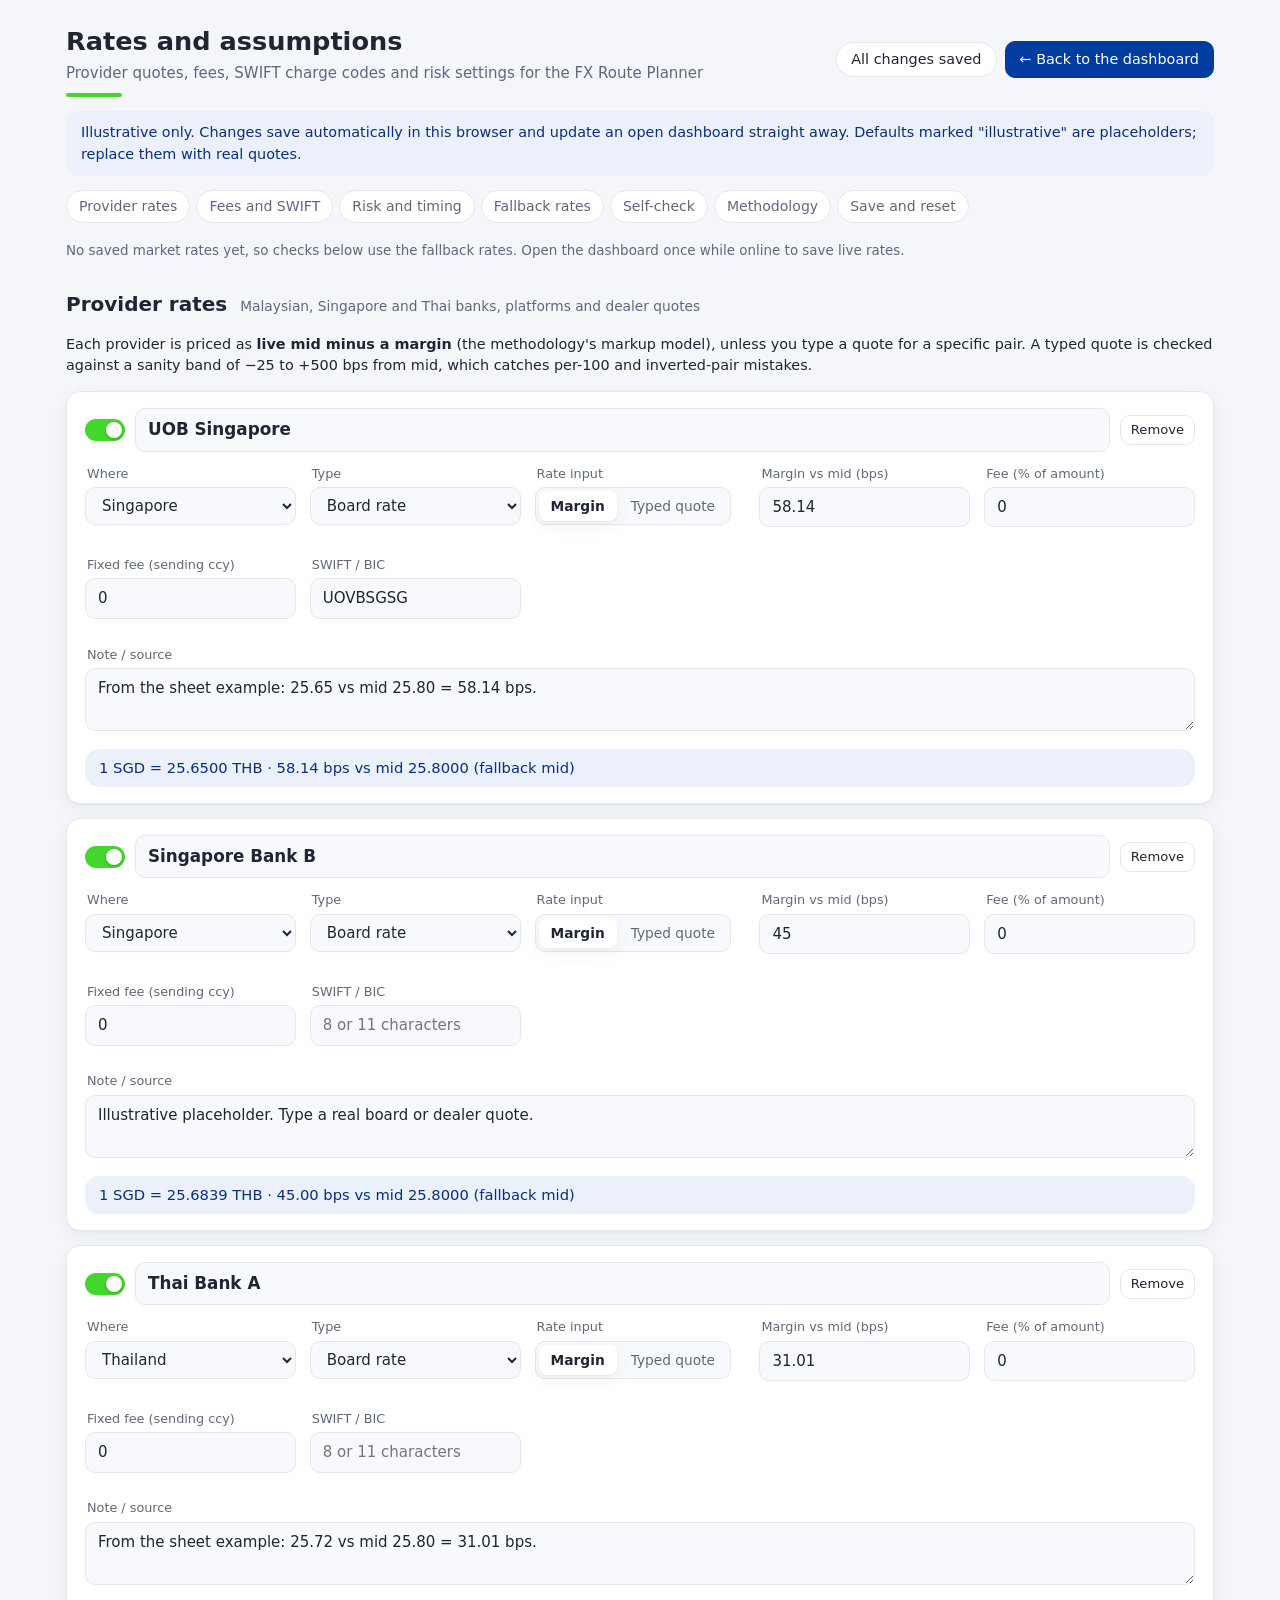
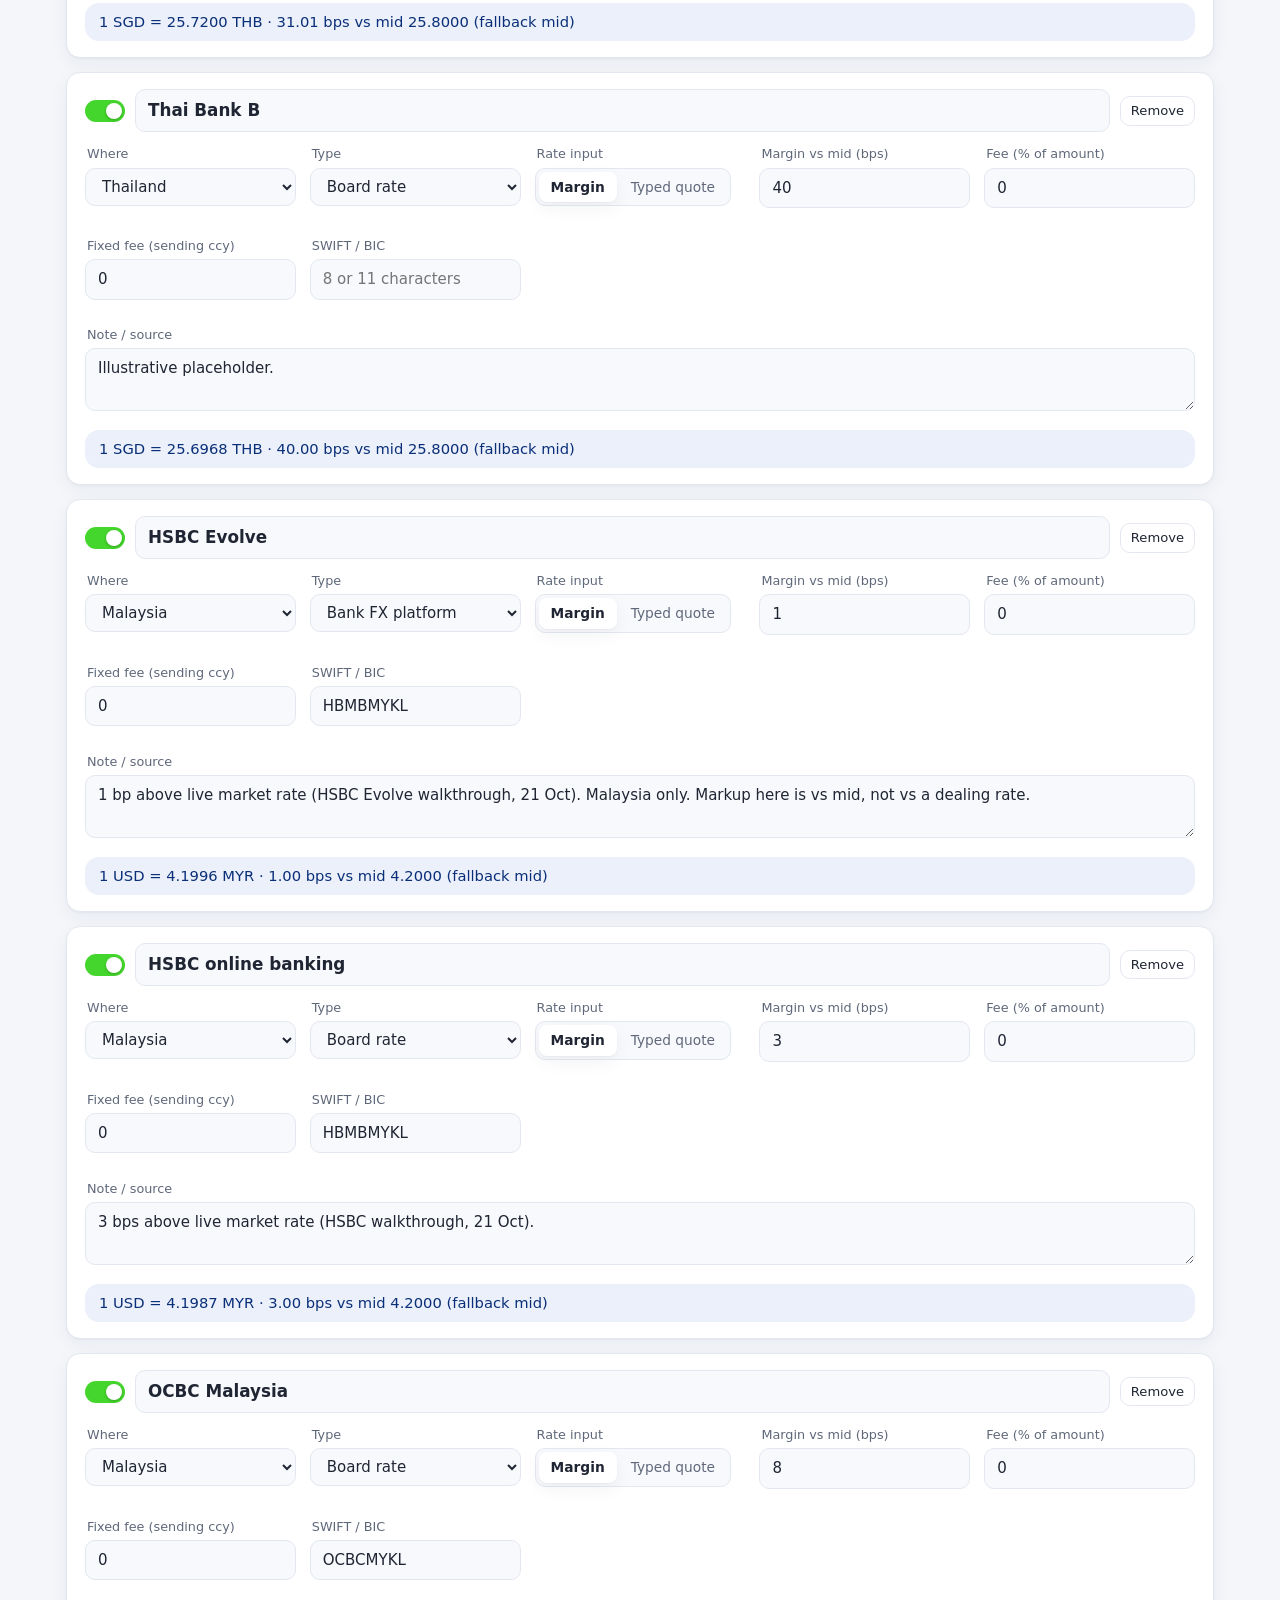
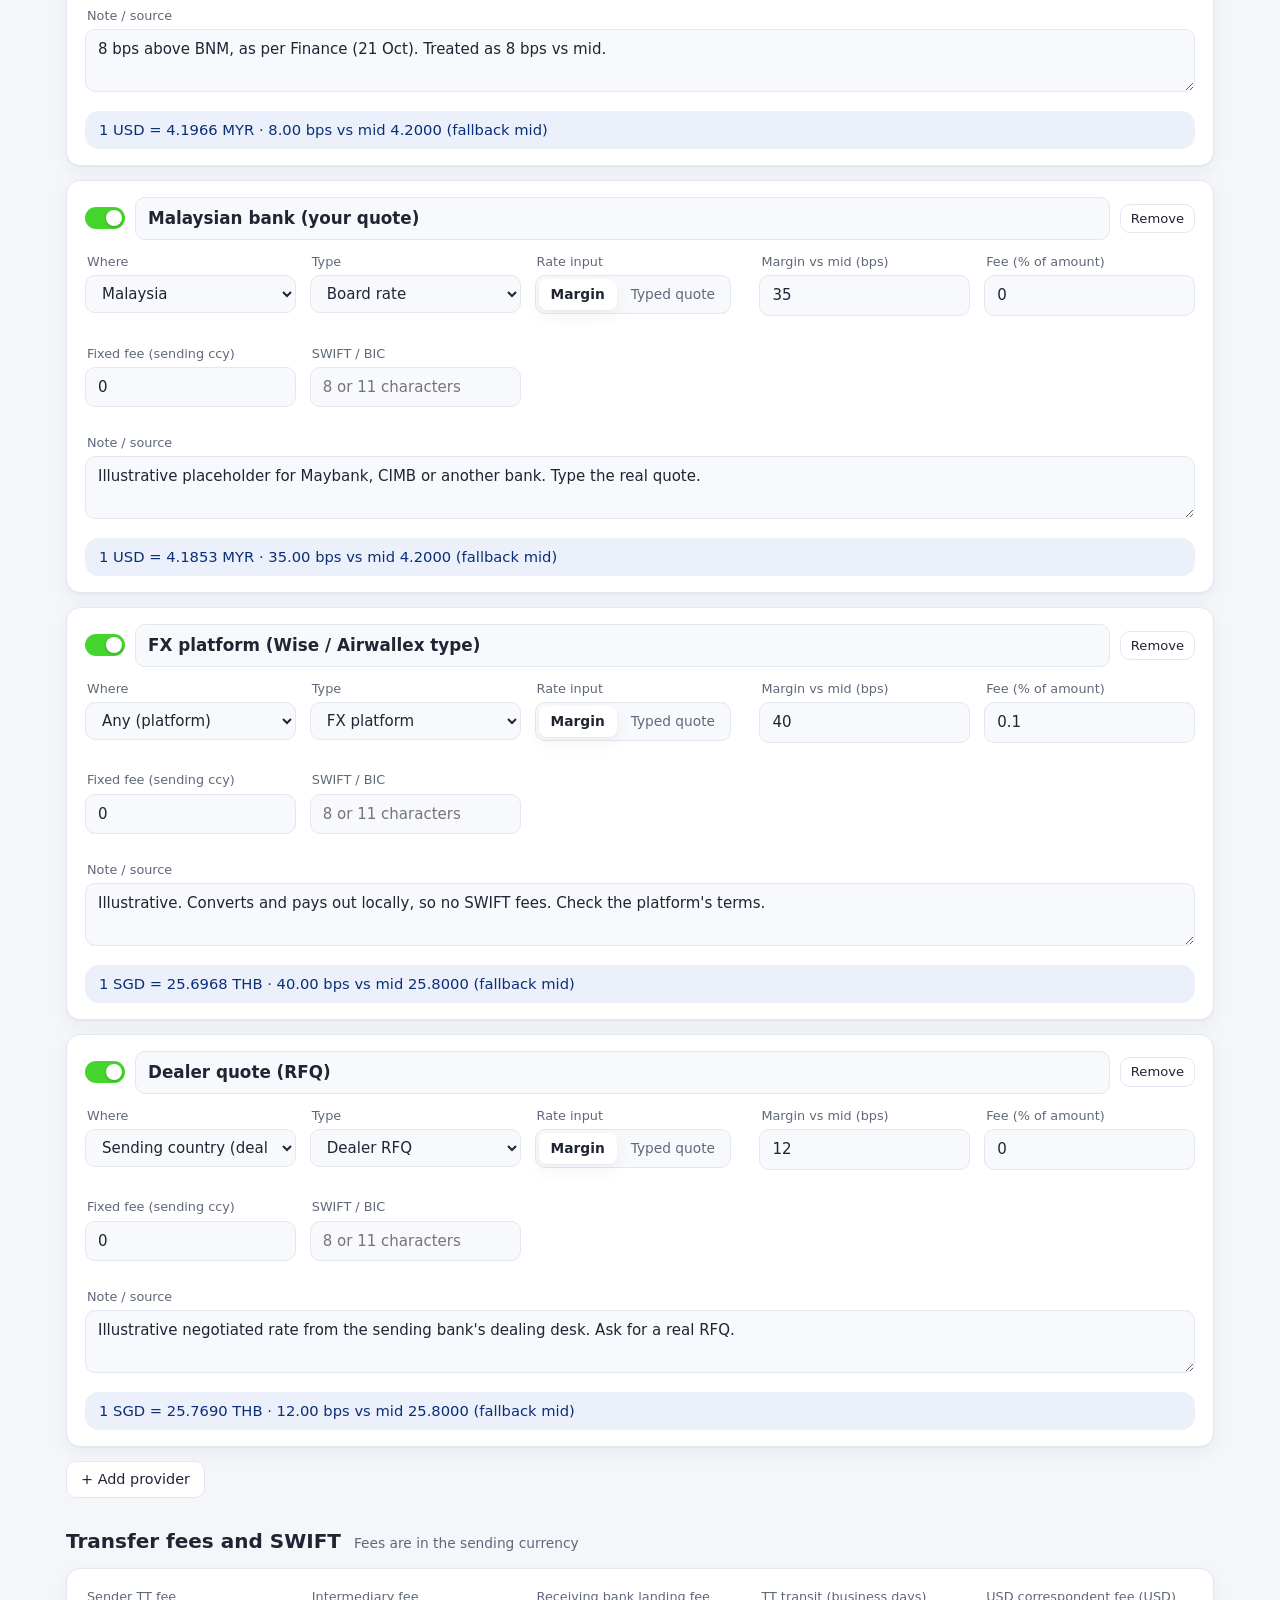
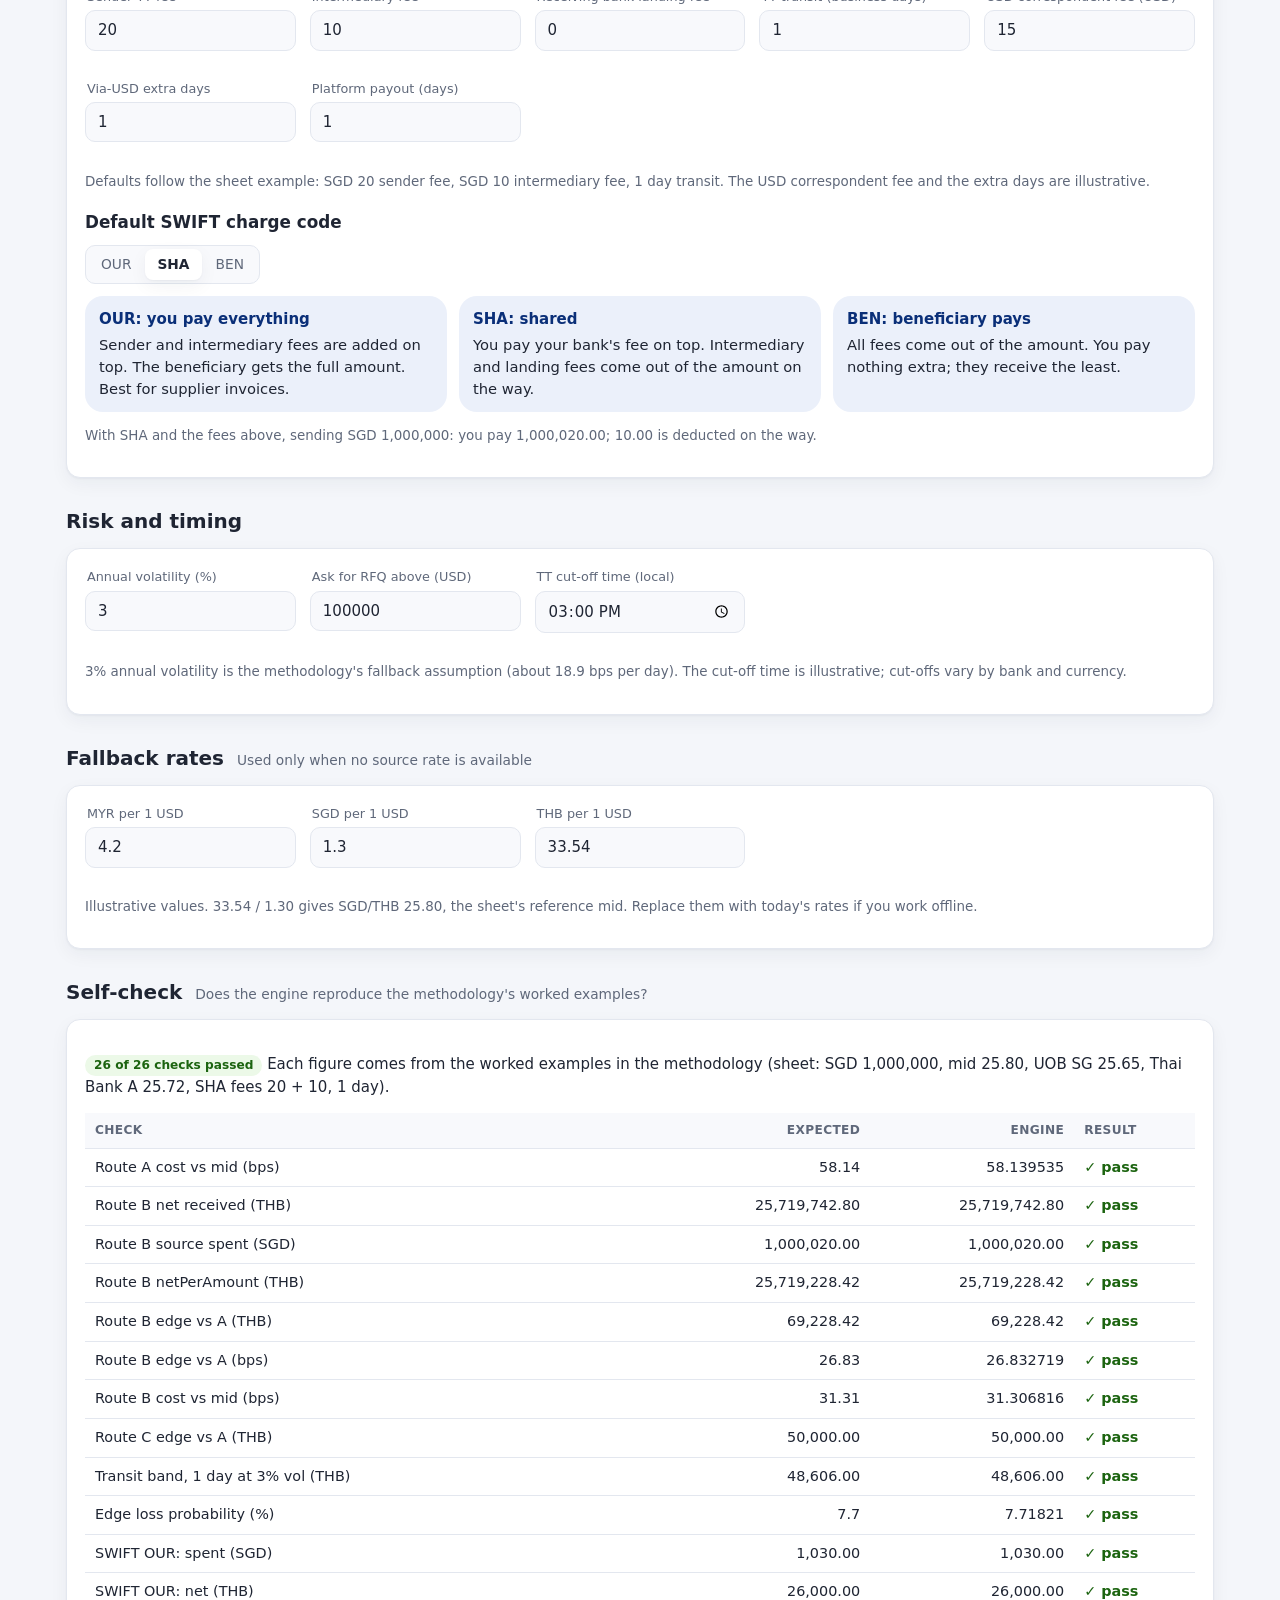
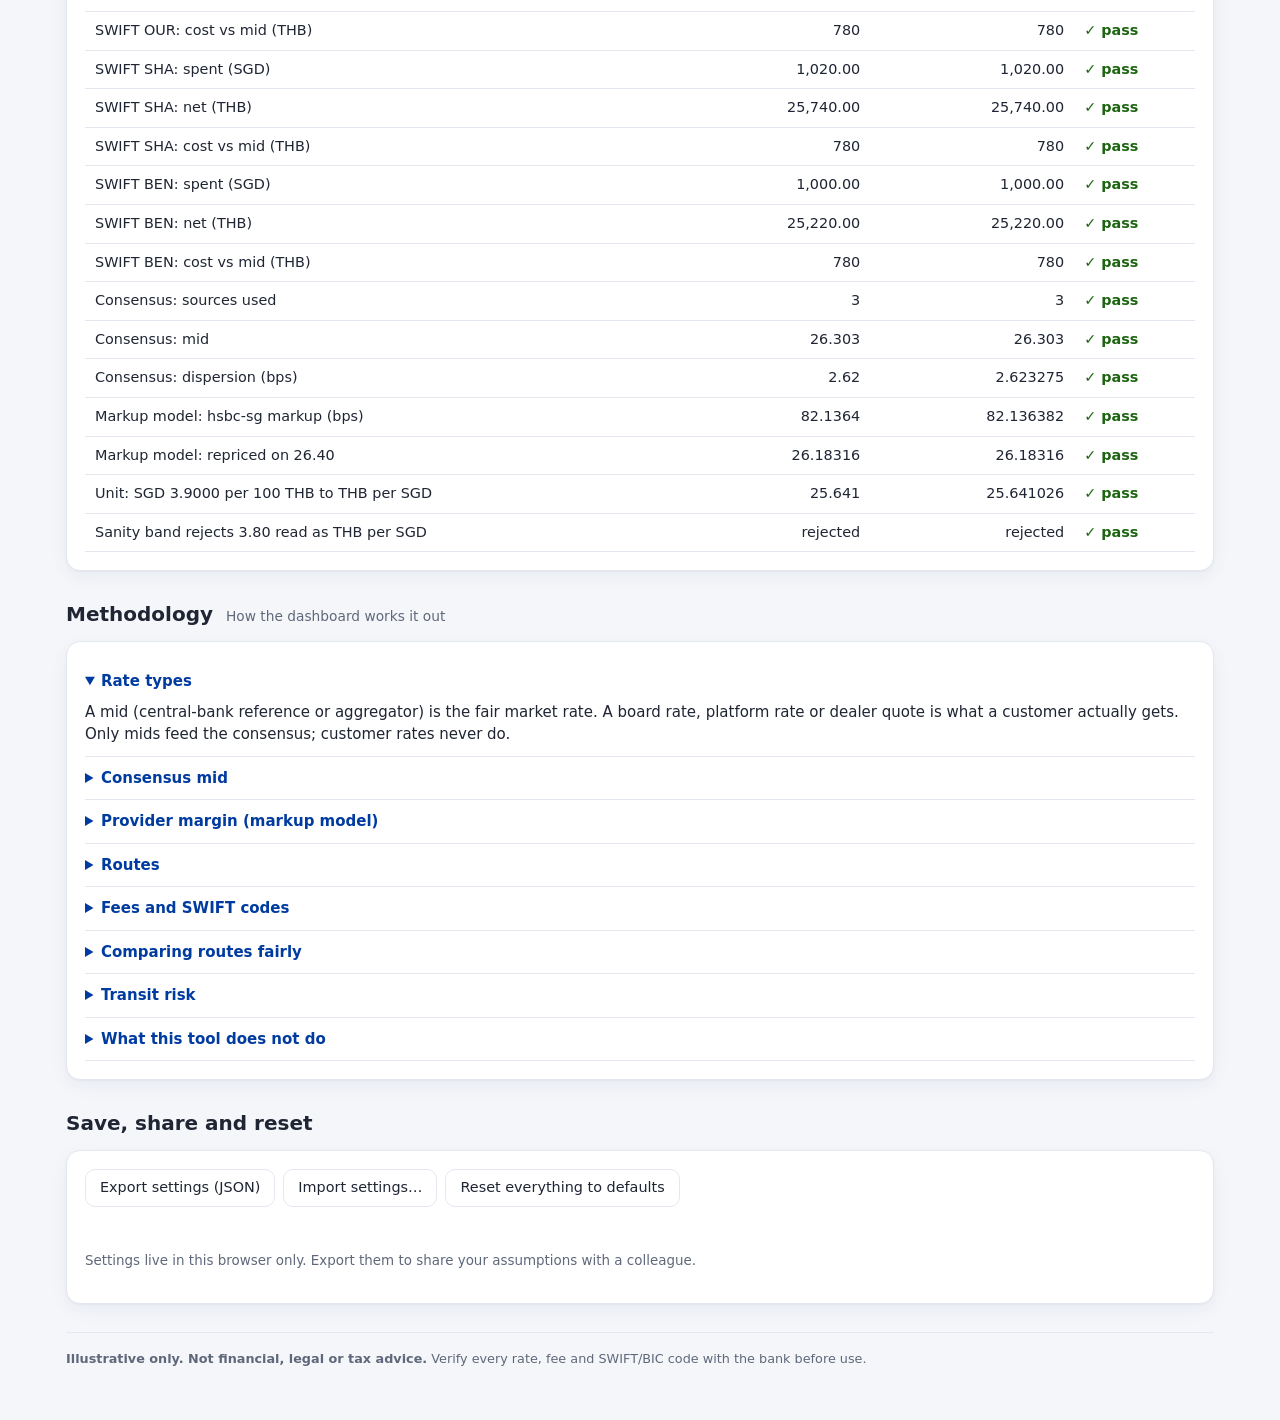
==== commit 08bf11c1: "Updated cop1 version of FX dashboard" ====
--- a/fx-inputs.html
+++ b/fx-inputs.html
@@ -5,6 +5,7 @@
 <meta name="viewport" content="width=device-width, initial-scale=1">
 <title>Rates and assumptions · FX Route Planner</title>
 <link rel="stylesheet" href="fx-theme.css">
+<script>try { var t = localStorage.getItem("fxapp.theme"); if (t === "light" || t === "dark") document.documentElement.setAttribute("data-theme", t); } catch (e) {}</script>
 <style>
   .grid2 { display: grid; grid-template-columns: repeat(auto-fill, minmax(200px, 1fr)); gap: 12px 14px; }
   .provs { display: grid; gap: 14px; }
@@ -43,11 +44,11 @@
     </div>
     <div class="controls">
       <span class="pill saved" id="savedPill" aria-live="polite">All changes saved</span>
-      <a class="btn primary" href="fx-board.html">← Back to the board</a>
+      <a class="btn primary" href="index.html#/compare">← Back to the dashboard</a>
     </div>
   </header>
 
-  <div class="banner show info">Illustrative only. Changes save automatically in this browser and update an open board straight away. Defaults marked "illustrative" are placeholders; replace them with real quotes.</div>
+  <div class="banner show info">Illustrative only. Changes save automatically in this browser and update an open dashboard straight away. Defaults marked "illustrative" are placeholders; replace them with real quotes.</div>
 
   <nav class="tabs" aria-label="Sections">
     <a href="#providers">Provider rates</a><a href="#fees">Fees and SWIFT</a><a href="#risk">Risk and timing</a>
@@ -131,7 +132,7 @@
 
   <!-- Methodology -->
   <section id="method" aria-labelledby="mTitle">
-    <h2 id="mTitle">Methodology <small>How the board works it out</small></h2>
+    <h2 id="mTitle">Methodology <small>How the dashboard works it out</small></h2>
     <div class="panel method">
       <details open><summary>Rate types</summary><p>A mid (central-bank reference or aggregator) is the fair market rate. A board rate, platform rate or dealer quote is what a customer actually gets. Only mids feed the consensus; customer rates never do.</p></details>
       <details><summary>Consensus mid</summary><pre>first = median(fresh mids)
@@ -201,8 +202,8 @@
   function midNote() {
     var i = mid.info("SGD", "THB");
     $("midNote").textContent = i.how === "fallback"
-      ? "No saved market rates yet, so checks below use the fallback rates. Open the board once while online to save live rates."
-      : "Checks below use market rates saved by the board at " + FX.hhmm(snap.at) + " " + FX.dayMon(snap.at) + (i.how === "stale" ? " (older than 2 business days)." : ".");
+      ? "No saved market rates yet, so checks below use the fallback rates. Open the dashboard once while online to save live rates."
+      : "Checks below use market rates saved by the dashboard at " + FX.hhmm(snap.at) + " " + FX.dayMon(snap.at) + (i.how === "stale" ? " (older than 2 business days)." : ".");
   }
 
   /* ---------- Providers ---------- */
--- a/fx-theme.css
+++ b/fx-theme.css
@@ -1,159 +1,351 @@
-/* fx-theme.css - shared soft, pill-shaped theme. Font: Cambria. */
+/* fx-theme.css - shared theme for the FX Comparison dashboard (index.html) and settings (fx-inputs.html).
+   Light and dark. Follows the OS by default; the theme button sets html[data-theme]. */
 :root {
-  --brand: #003BA0;
-  --brand-ink: #0A2F78;
-  --brand-soft: #EBF0FA;
-  --accent: #44D62C;
-  --accent-ink: #1C6410;
-  --accent-soft: #ECF9E8;
-  --accent-line: #BFE9B3;
-  --bg: #F6F7FB;
-  --card: #FFFFFF;
-  --ink: #1F2533;
-  --muted: #5F687A;
-  --faint: #8A93A5;
-  --line: #E5E8F0;
-  --warn-soft: #FFF6E5;
-  --warn-ink: #8A5300;
-  --warn-dot: #F2A93B;
-  --bad-soft: #FDEDED;
-  --bad-ink: #A3261F;
-  --bad-dot: #E5534B;
+  --font: "Segoe UI", system-ui, -apple-system, Roboto, "Helvetica Neue", Arial, sans-serif; /* swap to Cambria here if preferred */
+  --brand: #003BA0; --brand-ink: #0A2F78; --brand-soft: #EBF0FA;
+  --accent: #44D62C; --accent-ink: #1C6410; --accent-soft: #ECF9E8; --accent-line: #BFE9B3;
+  --bg: #F4F6FA; --card: #FFFFFF; --card-2: #F8F9FC; --side: #FFFFFF;
+  --ink: #1F2533; --muted: #5F687A; --faint: #8A93A5; --line: #E3E7EF;
+  --warn-soft: #FFF6E5; --warn-ink: #8A5300; --warn-dot: #F2A93B; --warn-line: #F3D9A6;
+  --bad-soft: #FDEDED; --bad-ink: #A3261F; --bad-dot: #E5534B;
+  --rA: #8A93A5; --rB: #2FA84F; --rC: #3B82F6; --rD: #D97706; --rP: #8B5CF6; --rR: #0EA5A4;
+  --rA-soft: #F1F3F7; --rB-soft: #EAF7EE; --rC-soft: #EAF1FE; --rD-soft: #FDF3E6; --rP-soft: #F3EEFE; --rR-soft: #E7F7F7;
   --focus: #003BA0;
-  --shadow: 0 1px 2px rgba(20, 30, 60, .04), 0 8px 24px rgba(20, 30, 60, .06);
-  --radius: 22px;
+  --shadow: 0 1px 2px rgba(20, 30, 60, .04), 0 6px 18px rgba(20, 30, 60, .05);
+  --radius: 14px;
+}
+html[data-theme="dark"] {
+  --brand: #8EB0FF; --brand-ink: #C9D8FF; --brand-soft: #1B2642;
+  --accent-ink: #9BEA8C; --accent-soft: #15301A; --accent-line: #2F5E2A;
+  --bg: #0E1117; --card: #161B24; --card-2: #1B212C; --side: #12161E;
+  --ink: #E7EBF3; --muted: #A2ABBD; --faint: #7C869A; --line: #262E3D;
+  --warn-soft: #2E2410; --warn-ink: #F7C877; --warn-line: #5A4517;
+  --bad-soft: #3A1A1A; --bad-ink: #FF9C95;
+  --rA-soft: #1F232B; --rB-soft: #13261A; --rC-soft: #142035; --rD-soft: #2A1F10; --rP-soft: #221A35; --rR-soft: #102828;
+  --focus: #A9C3FF;
+  --shadow: 0 1px 2px rgba(0, 0, 0, .3), 0 6px 18px rgba(0, 0, 0, .25);
 }
 @media (prefers-color-scheme: dark) {
-  :root {
-    --brand: #8EB0FF;
-    --brand-ink: #C9D8FF;
-    --brand-soft: #1B2642;
-    --accent-ink: #9BEA8C;
-    --accent-soft: #15301A;
-    --accent-line: #2F5E2A;
-    --bg: #0F1420;
-    --card: #171E2D;
-    --ink: #E7EBF3;
-    --muted: #A2ABBD;
-    --faint: #7C869A;
-    --line: #283147;
-    --warn-soft: #33270F;
-    --warn-ink: #F7C877;
-    --bad-soft: #3A1A1A;
-    --bad-ink: #FF9C95;
+  html:not([data-theme="light"]) {
+    --brand: #8EB0FF; --brand-ink: #C9D8FF; --brand-soft: #1B2642;
+    --accent-ink: #9BEA8C; --accent-soft: #15301A; --accent-line: #2F5E2A;
+    --bg: #0E1117; --card: #161B24; --card-2: #1B212C; --side: #12161E;
+    --ink: #E7EBF3; --muted: #A2ABBD; --faint: #7C869A; --line: #262E3D;
+    --warn-soft: #2E2410; --warn-ink: #F7C877; --warn-line: #5A4517;
+    --bad-soft: #3A1A1A; --bad-ink: #FF9C95;
+    --rA-soft: #1F232B; --rB-soft: #13261A; --rC-soft: #142035; --rD-soft: #2A1F10; --rP-soft: #221A35; --rR-soft: #102828;
     --focus: #A9C3FF;
-    --shadow: 0 1px 2px rgba(0, 0, 0, .3), 0 8px 24px rgba(0, 0, 0, .25);
+    --shadow: 0 1px 2px rgba(0, 0, 0, .3), 0 6px 18px rgba(0, 0, 0, .25);
   }
 }
 * { box-sizing: border-box; }
 html { scroll-behavior: smooth; }
-@media (prefers-reduced-motion: reduce) { html { scroll-behavior: auto; } }
-body {
-  margin: 0; background: var(--bg); color: var(--ink);
-  font: 16px/1.5 Cambria, "Cambria Math", Georgia, "Times New Roman", serif;
-  font-variant-numeric: lining-nums;
-}
+@media (prefers-reduced-motion: reduce) { html { scroll-behavior: auto; } * { animation: none !important; transition: none !important; } }
+body { margin: 0; background: var(--bg); color: var(--ink); font: 15px/1.5 var(--font); font-variant-numeric: lining-nums; }
 a { color: var(--brand); }
 button, input, select, textarea { font: inherit; color: inherit; }
 :focus-visible { outline: 3px solid var(--focus); outline-offset: 2px; }
-.wrap { max-width: 1180px; margin: 0 auto; padding: 22px 16px 48px; }
 .num, .tnum { font-variant-numeric: tabular-nums lining-nums; }
 .sr { position: absolute; width: 1px; height: 1px; overflow: hidden; clip: rect(0 0 0 0); white-space: nowrap; }
-
-/* Header */
+.skip { position: absolute; left: -999px; top: 8px; z-index: 100; background: var(--card); padding: 8px 14px; border-radius: 10px; }
+.skip:focus { left: 8px; }
+
+/* ---------- App shell ---------- */
+.app { display: grid; grid-template-columns: 236px minmax(0, 1fr); min-height: 100vh; }
+.side { position: sticky; top: 0; height: 100vh; overflow-y: auto; background: var(--side); border-right: 1px solid var(--line); padding: 14px 12px; display: flex; flex-direction: column; gap: 4px; z-index: 40; }
+.logo { display: flex; align-items: center; gap: 10px; padding: 4px 8px 14px; font-weight: 700; font-size: 1.02rem; color: var(--ink); text-decoration: none; }
+.logo .mk { width: 28px; height: 28px; border-radius: 8px; background: var(--accent); color: #0D2E07; display: inline-flex; align-items: center; justify-content: center; font-size: .78rem; font-weight: 800; }
+.nav-h { font-size: .7rem; letter-spacing: .08em; text-transform: uppercase; color: var(--faint); margin: 14px 10px 6px; font-weight: 700; }
+.nav a { display: flex; align-items: center; gap: 10px; padding: 8px 10px; border-radius: 10px; color: var(--muted); text-decoration: none; }
+.nav a:hover { background: var(--card-2); color: var(--ink); }
+.nav a[aria-current="page"] { background: var(--brand-soft); color: var(--brand-ink); font-weight: 600; }
+.nav svg { width: 17px; height: 17px; flex: none; stroke: currentColor; fill: none; stroke-width: 1.8; stroke-linecap: round; stroke-linejoin: round; }
+.journey { position: relative; }
+.journey::before { content: ""; position: absolute; left: 21px; top: 20px; bottom: 20px; width: 1px; background: var(--line); }
+.journey a { align-items: flex-start; }
+.journey .n { position: relative; z-index: 1; width: 22px; height: 22px; border-radius: 50%; border: 1px solid var(--line); background: var(--side); display: inline-flex; align-items: center; justify-content: center; font-size: .72rem; font-weight: 700; flex: none; }
+.journey a[aria-current="page"] .n { background: var(--brand); color: var(--card); border-color: var(--brand); }
+.journey .t { display: block; color: inherit; line-height: 1.2; }
+.journey .s { display: block; font-size: .74rem; color: var(--faint); font-weight: 400; }
+.side-foot { margin-top: auto; border-top: 1px solid var(--line); padding: 12px 8px 4px; font-size: .78rem; color: var(--faint); }
+.side-foot .btn { width: 100%; justify-content: flex-start; margin-bottom: 10px; }
+.scrim { display: none; }
+
+.main { min-width: 0; display: flex; flex-direction: column; }
+.topbar { position: sticky; top: 0; z-index: 30; display: flex; align-items: center; gap: 10px; padding: 10px 22px; background: color-mix(in srgb, var(--bg) 88%, transparent); backdrop-filter: blur(8px); border-bottom: 1px solid var(--line); flex-wrap: wrap; }
+.topbar h1 { font-size: 1.1rem; margin: 0; font-weight: 700; }
+.topbar .grow { flex: 1; }
+.iconbtn { width: 36px; height: 36px; border-radius: 10px; border: 1px solid var(--line); background: var(--card); display: inline-flex; align-items: center; justify-content: center; cursor: pointer; }
+.iconbtn svg { width: 18px; height: 18px; stroke: currentColor; fill: none; stroke-width: 1.8; stroke-linecap: round; }
+.menu-btn { display: none; }
+.content { padding: 18px 22px 40px; max-width: 1280px; width: 100%; margin: 0 auto; }
+.view[hidden] { display: none; }
+.view-head { display: flex; flex-wrap: wrap; justify-content: space-between; align-items: flex-end; gap: 10px 20px; margin: 4px 0 14px; }
+.view-head h2 { margin: 0; font-size: 1.55rem; color: var(--ink); }
+.view-head p { margin: 2px 0 0; color: var(--muted); max-width: 70ch; }
+
+@media (max-width: 960px) {
+  .app { grid-template-columns: minmax(0, 1fr); }
+  .side { position: fixed; left: 0; top: 0; width: 260px; transform: translateX(-100%); transition: transform .2s; box-shadow: var(--shadow); }
+  .app.nav-open .side { transform: none; }
+  .app.nav-open .scrim { display: block; position: fixed; inset: 0; background: rgba(0, 0, 0, .35); z-index: 35; }
+  .menu-btn { display: inline-flex; }
+  .content, .topbar { padding-left: 14px; padding-right: 14px; }
+}
+
+/* ---------- Scenario bar (shared on every view) ---------- */
+.scn { display: grid; grid-template-columns: minmax(160px, 1.3fr) minmax(96px, .6fr) auto minmax(96px, .6fr) minmax(0, 2fr); gap: 10px 12px; align-items: end; }
+.scn .amt .input { font-size: 1.1rem; font-weight: 700; }
+.scn-meta { display: flex; flex-wrap: wrap; gap: 6px 14px; align-items: center; justify-content: flex-end; font-size: .88rem; color: var(--muted); }
+.scn-meta b { color: var(--ink); }
+.scn-foot { display: flex; flex-wrap: wrap; gap: 8px 16px; align-items: center; justify-content: space-between; margin-top: 10px; }
+.presets { display: flex; flex-wrap: wrap; gap: 6px; align-items: center; }
+.presets span { color: var(--muted); font-size: .84rem; }
+@media (max-width: 860px) { .scn { grid-template-columns: 1fr auto 1fr; } .scn .amt, .scn .scn-meta { grid-column: 1 / -1; } .scn-meta { justify-content: flex-start; } }
+
+/* ---------- Generic components ---------- */
+.wrap { max-width: 1180px; margin: 0 auto; padding: 22px 16px 48px; }
 .top { display: flex; flex-wrap: wrap; gap: 12px 18px; align-items: center; justify-content: space-between; margin-bottom: 14px; }
-.brand h1 { margin: 0; font-size: 1.7rem; font-weight: 700; color: var(--brand-ink); letter-spacing: -0.01em; }
+.brand h1 { margin: 0; font-size: 1.6rem; font-weight: 700; color: var(--ink); }
 .brand p { margin: 2px 0 0; color: var(--muted); }
-.brand .bar { display: block; width: 64px; height: 5px; border-radius: 99px; background: var(--accent); margin-top: 8px; }
+.brand .bar { display: block; width: 56px; height: 4px; border-radius: 99px; background: var(--accent); margin-top: 8px; }
 .controls { display: flex; flex-wrap: wrap; gap: 8px; align-items: center; }
-
-/* Pills and buttons */
-.pill {
-  display: inline-flex; align-items: center; gap: 8px; padding: 8px 16px; border-radius: 999px;
-  background: var(--card); border: 1px solid var(--line); box-shadow: var(--shadow); font-variant-numeric: tabular-nums;
-}
-.btn {
-  display: inline-flex; align-items: center; justify-content: center; gap: 6px;
-  border: 1px solid var(--line); background: var(--card); border-radius: 999px; padding: 8px 18px;
-  cursor: pointer; text-decoration: none; color: var(--ink); transition: background .15s, border-color .15s;
-}
+.pill { display: inline-flex; align-items: center; gap: 8px; padding: 6px 14px; border-radius: 999px; background: var(--card); border: 1px solid var(--line); font-size: .86rem; font-variant-numeric: tabular-nums; }
+.btn { display: inline-flex; align-items: center; justify-content: center; gap: 6px; border: 1px solid var(--line); background: var(--card); border-radius: 10px; padding: 7px 14px; cursor: pointer; text-decoration: none; color: var(--ink); font-size: .9rem; transition: background .15s, border-color .15s; }
 .btn:hover { border-color: var(--brand); background: var(--brand-soft); }
 .btn.primary { background: var(--brand); border-color: var(--brand); color: #fff; }
 .btn.primary:hover { background: var(--brand-ink); }
-@media (prefers-color-scheme: dark) { .btn.primary { color: #0F1420; } .btn.primary:hover { background: var(--brand-ink); } }
-.btn.ghost { background: transparent; box-shadow: none; }
-.btn.small { padding: 5px 12px; font-size: .9rem; }
+html[data-theme="dark"] .btn.primary { color: #0E1117; }
+@media (prefers-color-scheme: dark) { html:not([data-theme="light"]) .btn.primary { color: #0E1117; } }
+.btn.ghost { background: transparent; border-color: transparent; }
+.btn.small { padding: 4px 10px; font-size: .82rem; }
 .btn[disabled] { opacity: .55; cursor: progress; }
 .btn.danger:hover { border-color: var(--bad-ink); background: var(--bad-soft); }
-
-.dot { width: 10px; height: 10px; border-radius: 50%; background: var(--faint); flex: none; position: relative; }
+.btn svg { width: 15px; height: 15px; stroke: currentColor; fill: none; stroke-width: 1.8; stroke-linecap: round; }
+.dot { width: 9px; height: 9px; border-radius: 50%; background: var(--faint); flex: none; position: relative; }
 .dot.live { background: var(--accent); }
 .dot.live::after { content: ""; position: absolute; inset: -4px; border-radius: 50%; border: 2px solid var(--accent); opacity: 0; animation: ping 2.2s ease-out infinite; }
-.dot.warn { background: var(--warn-dot); }
-.dot.bad { background: var(--bad-dot); }
+.dot.warn { background: var(--warn-dot); } .dot.bad { background: var(--bad-dot); }
 @keyframes ping { 0% { transform: scale(.6); opacity: .8; } 100% { transform: scale(1.7); opacity: 0; } }
-@media (prefers-reduced-motion: reduce) { .dot.live::after { animation: none; } }
-
-.tag {
-  display: inline-flex; align-items: center; gap: 4px; padding: 2px 10px; border-radius: 999px; font-size: .8rem;
-  background: var(--brand-soft); color: var(--brand-ink); white-space: nowrap;
-}
+.tag { display: inline-flex; align-items: center; gap: 4px; padding: 1px 9px; border-radius: 999px; font-size: .76rem; background: var(--brand-soft); color: var(--brand-ink); white-space: nowrap; font-weight: 600; }
 .tag.good { background: var(--accent-soft); color: var(--accent-ink); }
 .tag.warn { background: var(--warn-soft); color: var(--warn-ink); }
 .tag.bad { background: var(--bad-soft); color: var(--bad-ink); }
-.tag.plain { background: transparent; border: 1px solid var(--line); color: var(--muted); }
-
-/* Segmented pill control */
-.seg { display: inline-flex; padding: 4px; border-radius: 999px; background: var(--brand-soft); gap: 2px; flex-wrap: wrap; }
-.seg button { border: 0; background: transparent; padding: 6px 14px; border-radius: 999px; cursor: pointer; color: var(--brand-ink); }
-.seg button[aria-pressed="true"] { background: var(--card); box-shadow: var(--shadow); font-weight: 700; }
-
-/* Section nav */
+.tag.plain { background: transparent; border: 1px solid var(--line); color: var(--muted); font-weight: 400; }
+.seg { display: inline-flex; padding: 3px; border-radius: 10px; background: var(--card-2); border: 1px solid var(--line); gap: 2px; flex-wrap: wrap; }
+.seg button { border: 0; background: transparent; padding: 5px 12px; border-radius: 8px; cursor: pointer; color: var(--muted); font-size: .86rem; }
+.seg button[aria-pressed="true"] { background: var(--card); color: var(--ink); box-shadow: var(--shadow); font-weight: 600; }
 .tabs { display: flex; flex-wrap: wrap; gap: 6px; margin: 4px 0 18px; }
-.tabs a { text-decoration: none; padding: 6px 14px; border-radius: 999px; background: var(--card); border: 1px solid var(--line); color: var(--muted); font-size: .92rem; }
+.tabs a { text-decoration: none; padding: 5px 12px; border-radius: 999px; background: var(--card); border: 1px solid var(--line); color: var(--muted); font-size: .88rem; }
 .tabs a:hover { color: var(--brand-ink); border-color: var(--brand); }
-
-/* Panels */
-.panel { background: var(--card); border: 1px solid var(--line); border-radius: var(--radius); padding: 20px; box-shadow: var(--shadow); min-width: 0; }
-h2 { font-size: 1.3rem; margin: 30px 0 12px; color: var(--brand-ink); }
-h2 small, h3 small { font-weight: 400; color: var(--muted); font-size: .9rem; margin-left: 6px; }
-h3 { font-size: 1.08rem; margin: 0 0 10px; }
+.panel { background: var(--card); border: 1px solid var(--line); border-radius: var(--radius); padding: 18px; box-shadow: var(--shadow); min-width: 0; }
+.panel + .panel, .panel + .grid-2, .grid-2 + .panel, .grid-2 + .grid-2, .kpis + .panel, .panel + .kpis { margin-top: 14px; }
+.p-head { display: flex; flex-wrap: wrap; align-items: center; justify-content: space-between; gap: 8px 14px; margin-bottom: 10px; }
+.p-head h3 { margin: 0; display: flex; align-items: center; gap: 10px; }
+.stepno { width: 26px; height: 26px; border-radius: 50%; display: inline-flex; align-items: center; justify-content: center; font-size: .8rem; font-weight: 700; background: var(--ink); color: var(--card); flex: none; }
+h2 { font-size: 1.25rem; margin: 28px 0 12px; color: var(--ink); }
+h2 small, h3 small { font-weight: 400; color: var(--muted); font-size: .86rem; margin-left: 6px; }
+h3 { font-size: 1.05rem; margin: 0 0 10px; }
 .panel > h2:first-child, .panel > h3:first-child { margin-top: 0; }
-.hint { font-size: .88rem; color: var(--muted); }
-.err { color: var(--bad-ink); font-size: .9rem; min-height: 1.2em; }
-
-/* Inputs */
-.field label { display: block; font-size: .85rem; color: var(--muted); margin: 0 0 4px 12px; }
-.input, select.input {
-  width: 100%; padding: 9px 16px; border-radius: 999px; border: 1px solid var(--line); background: var(--bg);
-}
+.hint { font-size: .84rem; color: var(--muted); }
+.err { color: var(--bad-ink); font-size: .86rem; min-height: 1.2em; }
+.grid-2 { display: grid; grid-template-columns: minmax(0, 1fr) minmax(0, 1fr); gap: 14px; }
+.grid-21 { display: grid; grid-template-columns: minmax(0, 1.6fr) minmax(0, 1fr); gap: 14px; }
+@media (max-width: 1000px) { .grid-2, .grid-21 { grid-template-columns: minmax(0, 1fr); } }
+.field label { display: block; font-size: .8rem; color: var(--muted); margin: 0 0 4px 2px; }
+.input, select.input { width: 100%; padding: 8px 12px; border-radius: 10px; border: 1px solid var(--line); background: var(--card-2); }
 .input:hover { border-color: var(--faint); }
 .input[aria-invalid="true"] { border-color: var(--bad-ink); background: var(--bad-soft); }
-textarea.input { border-radius: 16px; resize: vertical; }
-
-.switch { display: inline-flex; align-items: center; gap: 10px; cursor: pointer; user-select: none; }
-.switch input { appearance: none; width: 44px; height: 24px; border-radius: 999px; background: var(--line); position: relative; cursor: pointer; transition: background .15s; flex: none; margin: 0; }
-.switch input::after { content: ""; position: absolute; top: 3px; left: 3px; width: 18px; height: 18px; border-radius: 50%; background: #fff; box-shadow: 0 1px 3px rgba(0,0,0,.25); transition: left .15s; }
+textarea.input { resize: vertical; }
+.input.mini { width: 84px; padding: 4px 8px; text-align: right; }
+.switch { display: inline-flex; align-items: center; gap: 10px; cursor: pointer; user-select: none; font-size: .9rem; }
+.switch input { appearance: none; width: 40px; height: 22px; border-radius: 999px; background: var(--line); position: relative; cursor: pointer; transition: background .15s; flex: none; margin: 0; }
+.switch input::after { content: ""; position: absolute; top: 3px; left: 3px; width: 16px; height: 16px; border-radius: 50%; background: #fff; box-shadow: 0 1px 3px rgba(0,0,0,.25); transition: left .15s; }
 .switch input:checked { background: var(--accent); }
-.switch input:checked::after { left: 23px; }
-
-/* Tables */
+.switch input:checked::after { left: 21px; }
 .tbl-wrap { overflow-x: auto; }
-table { width: 100%; border-collapse: collapse; font-variant-numeric: tabular-nums lining-nums; }
-th, td { padding: 9px 10px; border-bottom: 1px solid var(--line); text-align: left; vertical-align: top; }
-th { color: var(--muted); font-weight: 600; font-size: .82rem; letter-spacing: .02em; }
-td.num, th.num { text-align: right; }
+table { width: 100%; border-collapse: collapse; font-variant-numeric: tabular-nums lining-nums; font-size: .9rem; }
+th, td { padding: 8px 10px; border-bottom: 1px solid var(--line); text-align: left; vertical-align: top; }
+th { color: var(--muted); font-weight: 600; font-size: .76rem; letter-spacing: .03em; text-transform: uppercase; background: var(--card-2); }
+td.num, th.num { text-align: right; white-space: nowrap; }
 tr.dim td { color: var(--faint); }
-.src-name { font-weight: 700; }
-.src-sub { color: var(--muted); font-size: .82rem; }
-
-/* Banners */
-.banner { display: none; margin: 0 0 16px; padding: 12px 18px; border-radius: 18px; border: 1px solid var(--line); background: var(--card); }
-.banner.show { display: block; }
-.banner.warn { background: var(--warn-soft); color: var(--warn-ink); border-color: transparent; }
+tr.bestrow td { background: var(--accent-soft); }
+.src-name { font-weight: 600; }
+.src-sub { color: var(--muted); font-size: .78rem; }
+.banner { display: none; margin: 0 0 14px; padding: 10px 14px; border-radius: 12px; border: 1px solid var(--line); background: var(--card); font-size: .9rem; }
+.banner.show { display: flex; gap: 10px; align-items: flex-start; }
+.banner.warn { background: var(--warn-soft); color: var(--warn-ink); border-color: var(--warn-line); }
 .banner.bad { background: var(--bad-soft); color: var(--bad-ink); border-color: transparent; }
 .banner.info { background: var(--brand-soft); color: var(--brand-ink); border-color: transparent; }
-
+.banner .x { margin-left: auto; }
 details summary { cursor: pointer; color: var(--brand); }
-footer { margin-top: 32px; font-size: .86rem; color: var(--muted); border-top: 1px solid var(--line); padding-top: 14px; }
+footer { margin-top: 28px; font-size: .8rem; color: var(--muted); border-top: 1px solid var(--line); padding-top: 12px; }
 footer p { margin: 4px 0; }
+.up { color: var(--accent-ink); } .down { color: var(--bad-ink); }
+
+/* ---------- KPI tiles ---------- */
+.kpis { display: grid; grid-template-columns: repeat(4, minmax(0, 1fr)); gap: 12px; }
+@media (max-width: 1000px) { .kpis { grid-template-columns: repeat(2, minmax(0, 1fr)); } }
+.kpi { background: var(--card); border: 1px solid var(--line); border-radius: var(--radius); padding: 14px 16px; box-shadow: var(--shadow); min-width: 0; }
+.kpi .k { font-size: .78rem; color: var(--muted); text-transform: uppercase; letter-spacing: .04em; font-weight: 600; }
+.kpi .v { font-size: 1.45rem; font-weight: 700; font-variant-numeric: tabular-nums lining-nums; overflow-wrap: anywhere; margin-top: 2px; }
+.kpi .s { font-size: .8rem; color: var(--muted); }
+.kpi.hl { border-color: var(--accent-line); background: var(--accent-soft); }
+.kpi.hl .v { color: var(--accent-ink); }
+
+/* ---------- Verdict ---------- */
+.verdict { border-radius: var(--radius); padding: 18px 20px; background: var(--accent-soft); border: 1px solid var(--accent-line); display: grid; gap: 6px; }
+.verdict .eyebrow { font-size: .74rem; letter-spacing: .08em; text-transform: uppercase; font-weight: 700; color: var(--accent-ink); }
+.verdict .headline { font-size: 1.3rem; font-weight: 700; line-height: 1.25; }
+.verdict p { margin: 0; }
+.verdict .caution { margin-top: 4px; padding: 7px 12px; border-radius: 10px; background: var(--warn-soft); color: var(--warn-ink); font-size: .88rem; }
+.verdict.bad { background: var(--bad-soft); border-color: transparent; }
+.verdict.bad .eyebrow { color: var(--bad-ink); }
+
+/* ---------- Route colours ---------- */
+.fam { width: 22px; height: 22px; border-radius: 50%; display: inline-flex; align-items: center; justify-content: center; color: #fff; font-size: .72rem; font-weight: 700; flex: none; }
+.fam-A { background: var(--rA); } .fam-B { background: var(--rB); } .fam-C { background: var(--rC); } .fam-D { background: var(--rD); } .fam-P { background: var(--rP); } .fam-R { background: var(--rR); }
+.bg-A { background: var(--rA-soft); } .bg-B { background: var(--rB-soft); } .bg-C { background: var(--rC-soft); } .bg-D { background: var(--rD-soft); } .bg-P { background: var(--rP-soft); } .bg-R { background: var(--rR-soft); }
+
+/* Scenario flow cards */
+.flows { display: grid; grid-template-columns: repeat(auto-fit, minmax(230px, 1fr)); gap: 12px; }
+.flow { border-radius: 12px; padding: 14px; border: 1px solid var(--line); text-align: left; cursor: pointer; display: grid; gap: 10px; align-content: start; }
+.flow[aria-pressed="true"] { outline: 2px solid var(--brand); outline-offset: 1px; }
+.flow.na { opacity: .55; }
+.flow-h { display: flex; gap: 8px; align-items: flex-start; font-weight: 700; font-size: .92rem; }
+.flow-body { display: flex; flex-wrap: wrap; align-items: center; gap: 6px; font-size: .78rem; }
+.node { display: inline-flex; flex-direction: column; align-items: center; text-align: center; gap: 2px; padding: 4px 6px; max-width: 120px; }
+.node .cc { width: 34px; height: 34px; border-radius: 50%; display: inline-flex; align-items: center; justify-content: center; font-weight: 700; font-size: .72rem; color: #fff; background: var(--brand); }
+.node .cc.t { background: var(--rB); }
+.node small { color: var(--muted); }
+.flow-arrow { color: var(--faint); font-size: 1rem; }
+.flow-res { font-size: .82rem; color: var(--muted); border-top: 1px dashed var(--line); padding-top: 8px; }
+.flow-res b { color: var(--ink); }
+
+/* Ranked routes */
+.routes { display: grid; gap: 10px; }
+.route { background: var(--card); border: 1px solid var(--line); border-radius: 12px; padding: 14px 16px; cursor: pointer; transition: border-color .2s; min-width: 0; }
+.route:hover { border-color: var(--faint); }
+.route.best { border: 2px solid var(--accent); }
+.route.sel { box-shadow: 0 0 0 3px var(--brand-soft); }
+.route.na { cursor: default; opacity: .7; }
+.r-head { display: flex; flex-wrap: wrap; justify-content: space-between; gap: 6px 12px; align-items: center; }
+.r-title { font-weight: 700; display: inline-flex; gap: 8px; align-items: center; }
+.r-rank { display: inline-flex; min-width: 26px; height: 26px; border-radius: 999px; align-items: center; justify-content: center; background: var(--card-2); border: 1px solid var(--line); font-weight: 700; font-size: .8rem; padding: 0 6px; }
+.route.best .r-rank { background: var(--accent); color: #0D2E07; border-color: var(--accent); }
+.legs { display: flex; flex-wrap: wrap; align-items: center; gap: 5px; margin: 10px 0; }
+.leg { padding: 2px 10px; border-radius: 999px; font-size: .8rem; border: 1px solid var(--line); background: var(--card-2); }
+.leg.ccy { background: var(--brand-soft); color: var(--brand-ink); border-color: transparent; font-weight: 700; }
+.leg.tt { background: var(--warn-soft); color: var(--warn-ink); border-color: transparent; }
+.arrow { color: var(--faint); }
+.r-metrics { display: grid; grid-template-columns: repeat(4, minmax(0, 1fr)); gap: 8px; }
+@media (max-width: 720px) { .r-metrics { grid-template-columns: repeat(2, minmax(0, 1fr)); } }
+.r-metrics .k { font-size: .74rem; color: var(--muted); }
+.r-metrics .v { font-weight: 700; font-variant-numeric: tabular-nums lining-nums; overflow-wrap: anywhere; }
+.r-notes { margin: 8px 0 0; padding-left: 18px; color: var(--muted); font-size: .84rem; }
+
+/* Breakdown */
+.bd table td:first-child { color: var(--muted); }
+.bd tr.total td { font-weight: 700; color: var(--ink); border-bottom: 2px solid var(--line); }
+.bd tr.net td { font-weight: 700; color: var(--accent-ink); }
+.bd tr.sub td:first-child { padding-left: 24px; }
+.split { display: flex; height: 12px; border-radius: 999px; overflow: hidden; background: var(--line); margin: 8px 0 6px; }
+.split .m { background: var(--brand); } .split .f { background: var(--warn-dot); }
+.keys { display: flex; flex-wrap: wrap; gap: 12px; font-size: .8rem; color: var(--muted); }
+.keys i { display: inline-block; width: 10px; height: 10px; border-radius: 50%; margin-right: 5px; vertical-align: middle; }
+
+/* Sheet fee table */
+.sheet td.scn-cell { font-weight: 700; min-width: 170px; max-width: 220px; }
+.sheet td.scn-cell .fam { margin-right: 6px; vertical-align: middle; }
+.sheet tr.grp-start td { border-top: 2px solid var(--line); }
+
+/* Checks */
+.checks { display: grid; gap: 8px; }
+.check { display: grid; grid-template-columns: auto 1fr; gap: 10px; padding: 10px 14px; border-radius: 12px; background: var(--card); border: 1px solid var(--line); }
+.check .ic { width: 26px; height: 26px; border-radius: 50%; display: inline-flex; align-items: center; justify-content: center; font-weight: 700; font-size: .85rem; }
+.check.info .ic { background: var(--brand-soft); color: var(--brand-ink); }
+.check.warn .ic { background: var(--warn-soft); color: var(--warn-ink); }
+.check.bad .ic { background: var(--bad-soft); color: var(--bad-ink); }
+.check.good .ic { background: var(--accent-soft); color: var(--accent-ink); }
+.check b { display: block; }
+.check span { color: var(--muted); font-size: .88rem; }
+.todo { display: grid; gap: 6px; }
+.todo label { display: flex; gap: 10px; align-items: flex-start; padding: 8px 10px; border-radius: 10px; border: 1px solid var(--line); cursor: pointer; }
+.todo input { margin-top: 3px; width: 17px; height: 17px; accent-color: var(--accent); flex: none; }
+.todo input:checked + span { color: var(--faint); text-decoration: line-through; }
+.progress { height: 8px; border-radius: 999px; background: var(--line); overflow: hidden; margin: 6px 0 12px; }
+.progress span { display: block; height: 100%; background: var(--accent); }
+
+/* Market cards */
+.cards { display: grid; grid-template-columns: repeat(auto-fill, minmax(min(100%, 270px), 1fr)); gap: 12px; }
+.card { background: var(--card); border: 1px solid var(--line); border-radius: var(--radius); padding: 12px 14px; text-align: left; width: 100%; cursor: pointer; }
+.card:hover { border-color: var(--brand); }
+.card[aria-pressed="true"] { border-color: var(--brand); box-shadow: 0 0 0 3px var(--brand-soft); }
+.card .pair { display: flex; justify-content: space-between; gap: 8px; align-items: baseline; font-size: .86rem; }
+.card .unit { color: var(--muted); font-size: .72rem; }
+.card .mid { font-size: 1.4rem; font-weight: 700; margin: 2px 0; font-variant-numeric: tabular-nums lining-nums; }
+.card .mid.flash { animation: flash 1.2s ease-out; border-radius: 8px; }
+@keyframes flash { 0% { background: var(--accent-soft); } 100% { background: transparent; } }
+.card .meta { display: flex; justify-content: space-between; gap: 8px; font-size: .76rem; color: var(--muted); }
+.spark { width: 100%; height: 30px; display: block; margin-top: 6px; }
+.spark path { fill: none; stroke: var(--brand); stroke-width: 1.6; }
+
+/* Charts (inline SVG) */
+.chart { width: 100%; display: block; overflow: visible; }
+.chart text { fill: var(--muted); font-size: 11px; font-family: var(--font); }
+.chart .lbl { fill: var(--ink); font-weight: 700; font-size: 12px; }
+.chart .grid { stroke: var(--line); stroke-width: 1; }
+.chart .line { fill: none; stroke: var(--brand); stroke-width: 2; }
+.chart .area { fill: var(--brand-soft); opacity: .7; }
+.chart .now { fill: var(--accent); stroke: var(--card); stroke-width: 2; }
+.chart .hover-line { stroke: var(--faint); stroke-dasharray: 3 3; }
+.chart-tip { font-size: .82rem; color: var(--muted); min-height: 1.3em; }
+.statrow { display: grid; grid-template-columns: repeat(4, minmax(0, 1fr)); gap: 8px; margin-top: 10px; }
+@media (max-width: 720px) { .statrow { grid-template-columns: repeat(2, minmax(0, 1fr)); } }
+.statrow div { background: var(--card-2); border-radius: 10px; padding: 8px 10px; }
+.statrow .k { font-size: .72rem; color: var(--muted); }
+.statrow .v { font-weight: 700; font-variant-numeric: tabular-nums; }
+.gauge { position: relative; height: 10px; border-radius: 999px; background: linear-gradient(90deg, var(--bad-dot), var(--warn-dot), var(--accent)); margin: 10px 0 4px; }
+.gauge i { position: absolute; top: -4px; width: 4px; height: 18px; border-radius: 2px; background: var(--ink); transform: translateX(-2px); }
+
+/* Quote checker */
+.qresult { border-radius: 12px; padding: 16px; border: 1px solid var(--line); background: var(--card-2); display: grid; gap: 6px; }
+.qresult .big { font-size: 1.6rem; font-weight: 700; font-variant-numeric: tabular-nums; }
+.grade { display: inline-flex; padding: 3px 12px; border-radius: 999px; font-weight: 700; font-size: .85rem; }
+.grade.g1 { background: var(--accent-soft); color: var(--accent-ink); }
+.grade.g2 { background: var(--brand-soft); color: var(--brand-ink); }
+.grade.g3 { background: var(--warn-soft); color: var(--warn-ink); }
+.grade.g4 { background: var(--bad-soft); color: var(--bad-ink); }
+.fgrid { display: grid; grid-template-columns: repeat(auto-fill, minmax(170px, 1fr)); gap: 10px 12px; }
+
+/* Help */
+.method details { border-bottom: 1px solid var(--line); padding: 10px 0; }
+.method summary { font-weight: 700; }
+.method p, .method pre { margin: 8px 0 0; }
+.method pre { background: var(--card-2); border-radius: 10px; padding: 10px 14px; overflow-x: auto; font-size: .82rem; font-family: Consolas, "Courier New", monospace; }
+kbd { font-family: Consolas, monospace; font-size: .8rem; padding: 1px 6px; border-radius: 6px; border: 1px solid var(--line); background: var(--card-2); }
+dl.gloss { display: grid; grid-template-columns: max-content 1fr; gap: 6px 16px; margin: 0; }
+dl.gloss dt { font-weight: 700; } dl.gloss dd { margin: 0; color: var(--muted); }
+
+/* Guide (coach marks) */
+.guide { position: fixed; z-index: 60; max-width: 320px; background: var(--card); border: 1px solid var(--line); border-radius: 14px; padding: 14px 16px; box-shadow: 0 10px 40px rgba(0,0,0,.3); }
+.guide[hidden] { display: none; }
+.guide h4 { margin: 0 0 4px; }
+.guide p { margin: 0 0 10px; color: var(--muted); font-size: .9rem; }
+.guide .gfoot { display: flex; justify-content: space-between; align-items: center; gap: 8px; }
+.guide-ring { position: fixed; z-index: 59; border-radius: 12px; box-shadow: 0 0 0 4px var(--accent), 0 0 0 9999px rgba(0,0,0,.45); pointer-events: none; transition: all .2s; }
+.guide-ring[hidden] { display: none; }
+
+/* Toast */
+.toast { position: fixed; bottom: 18px; left: 50%; transform: translateX(-50%); background: var(--ink); color: var(--card); padding: 8px 16px; border-radius: 10px; font-size: .88rem; z-index: 70; opacity: 0; transition: opacity .2s; pointer-events: none; }
+.toast.show { opacity: 1; }
+
+/* Print: the Full sheet prints cleanly */
+@media print {
+  .side, .topbar, .no-print, .scn-wrap, .guide, .guide-ring { display: none !important; }
+  .app { display: block; }
+  .view:not(#v-sheet) { display: none !important; }
+  #v-sheet { display: block !important; }
+  .panel { box-shadow: none; break-inside: avoid; }
+  body { background: #fff; }
+}
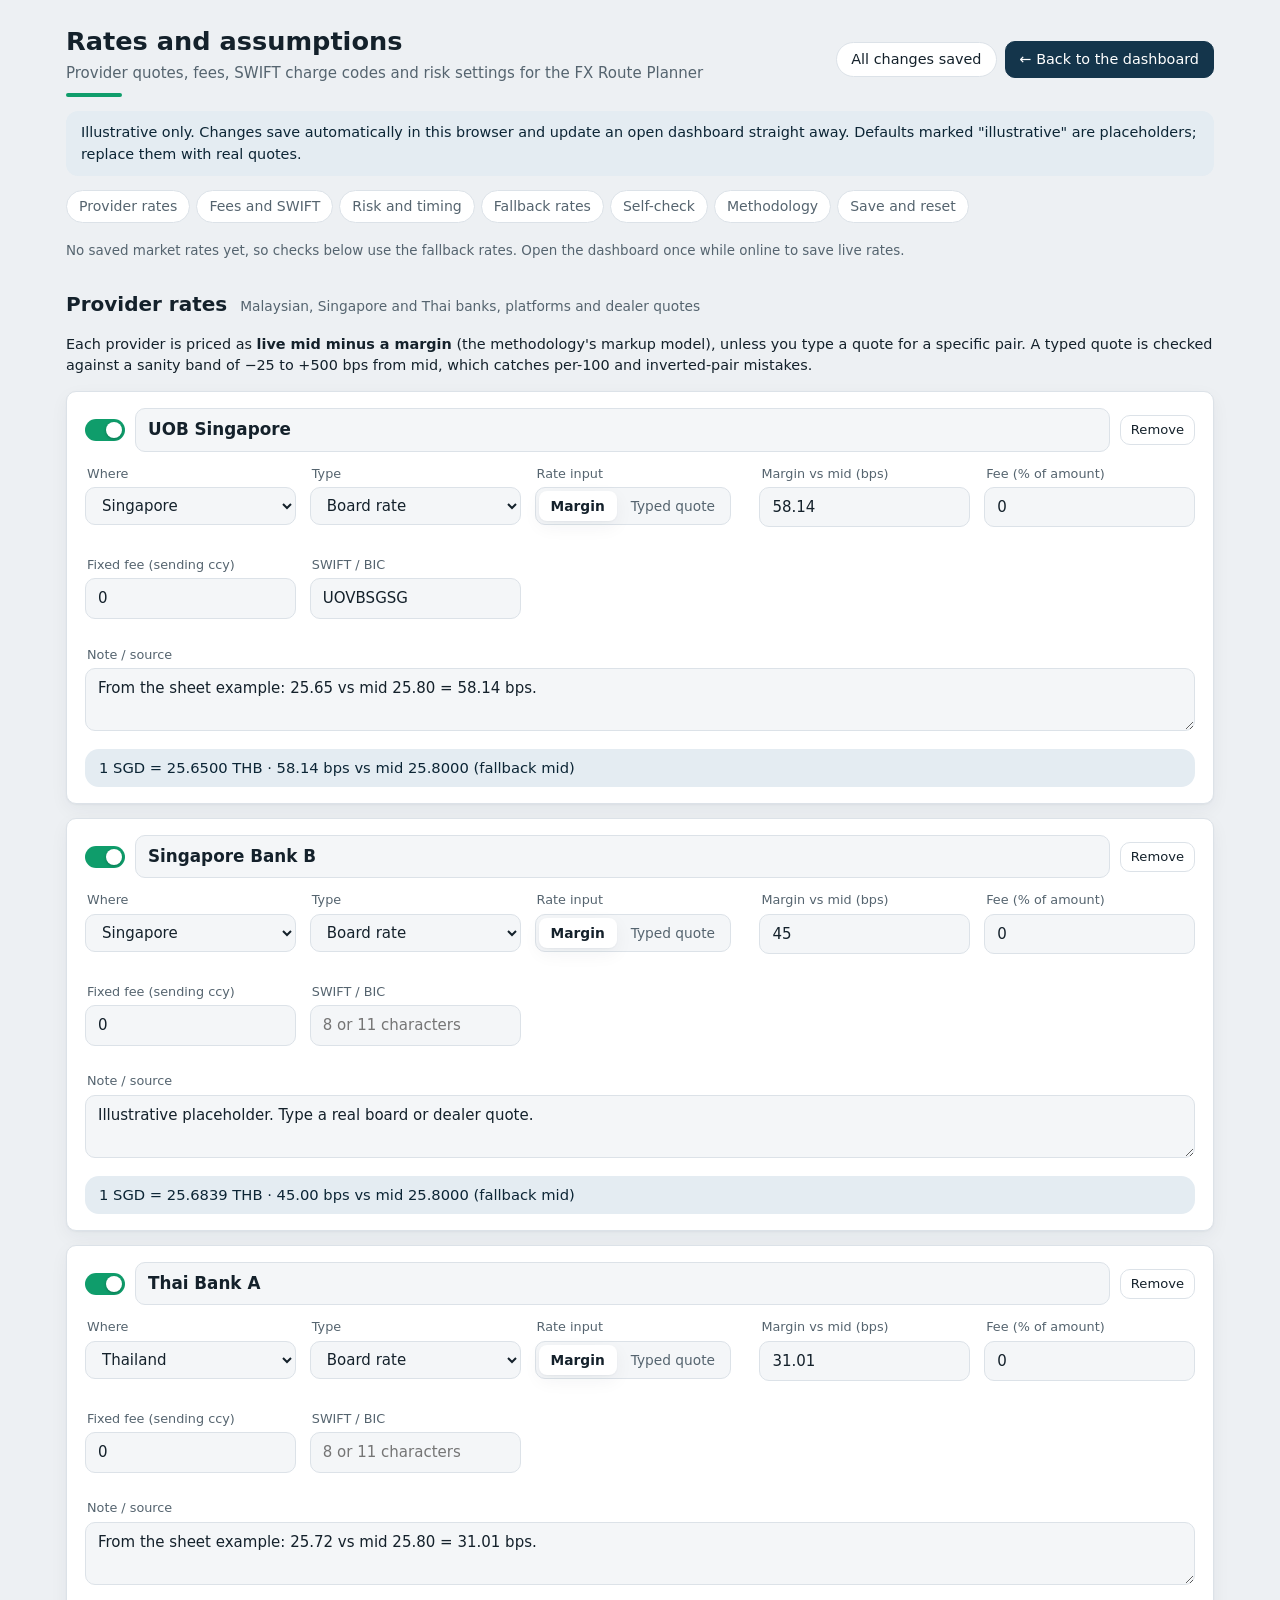
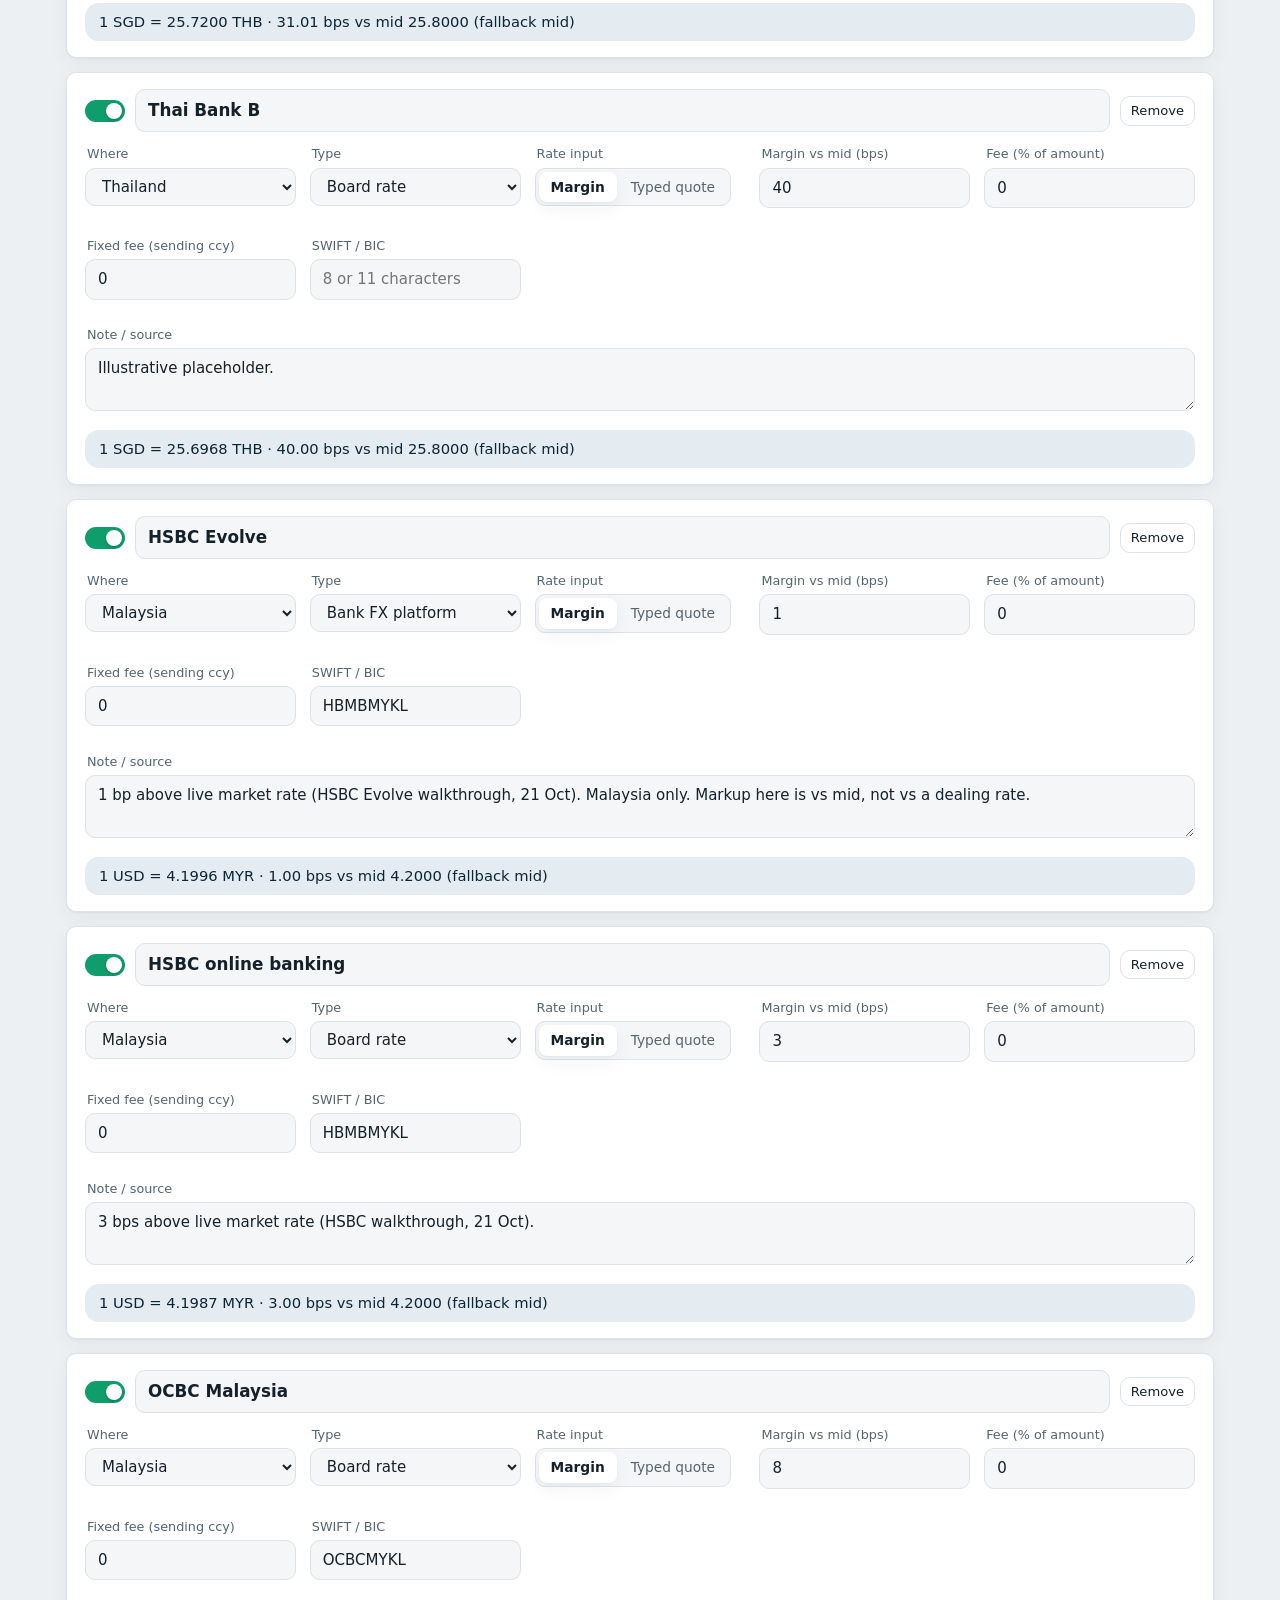
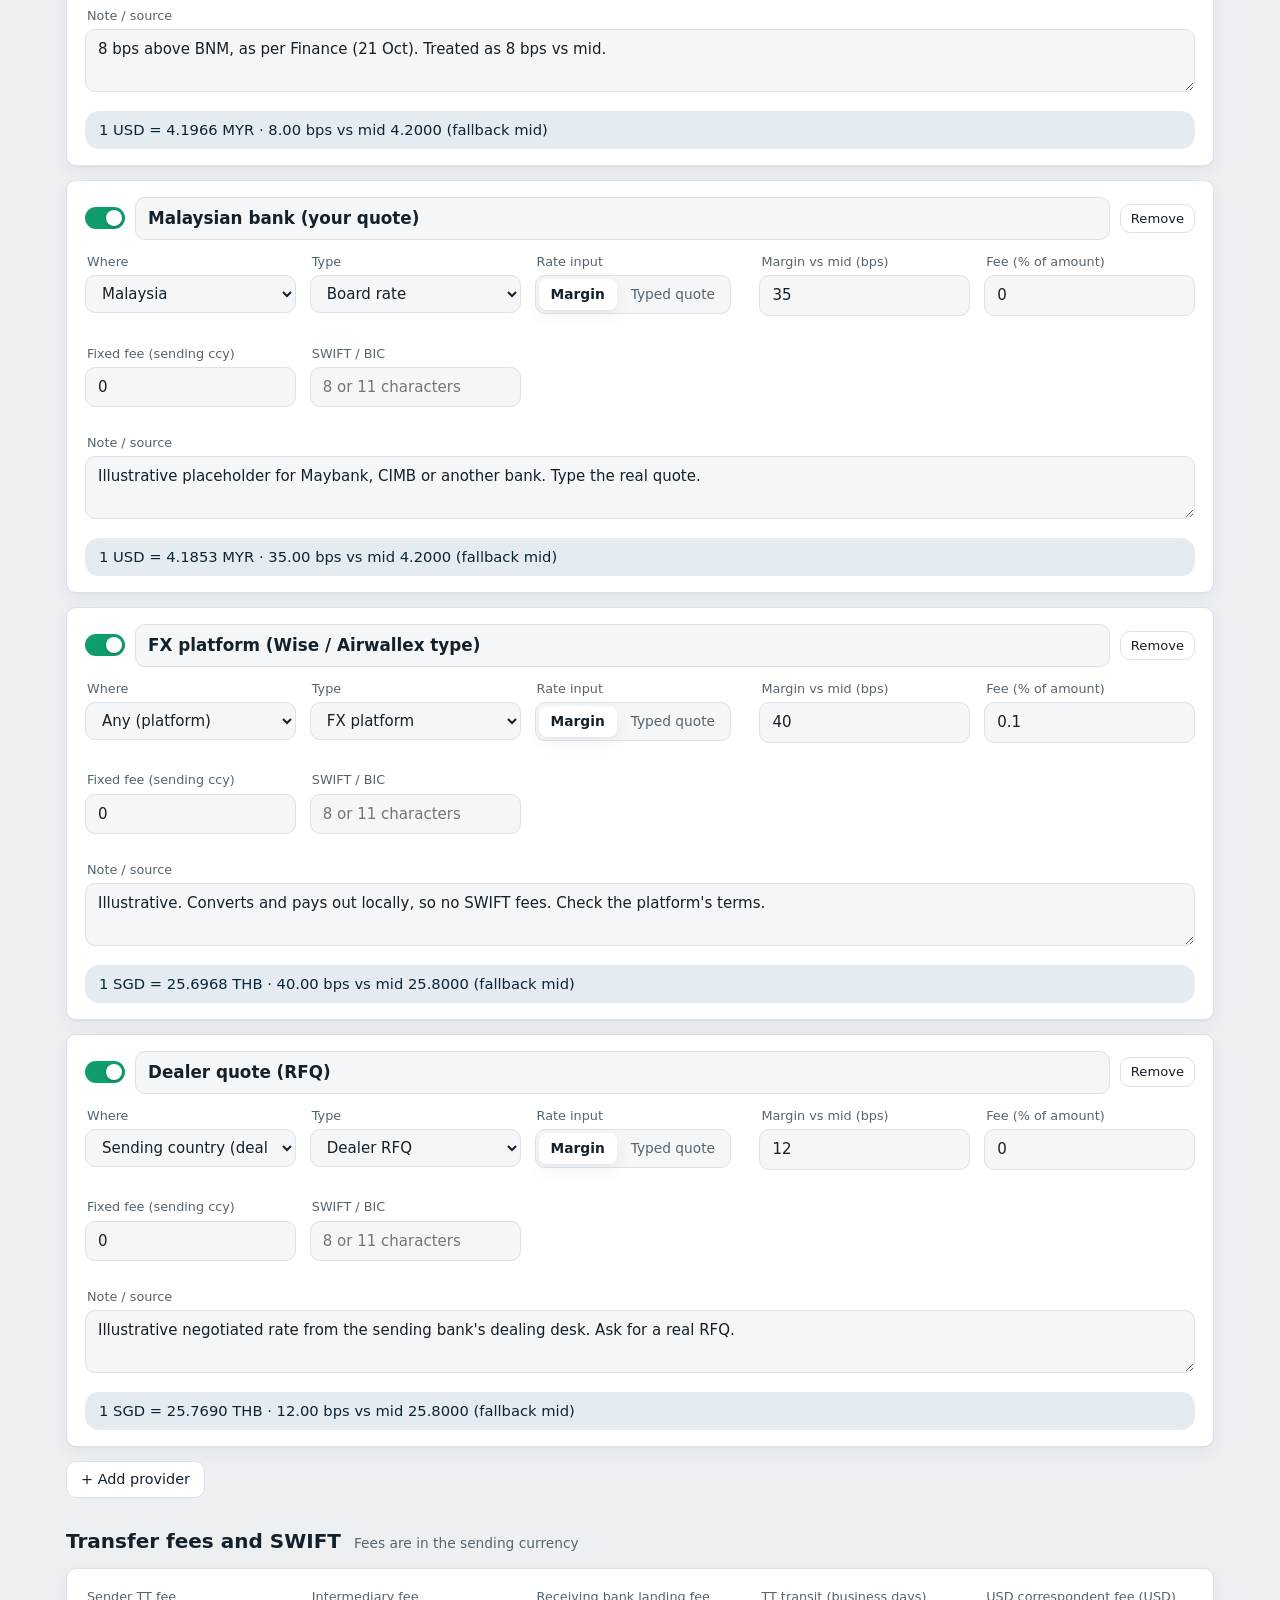
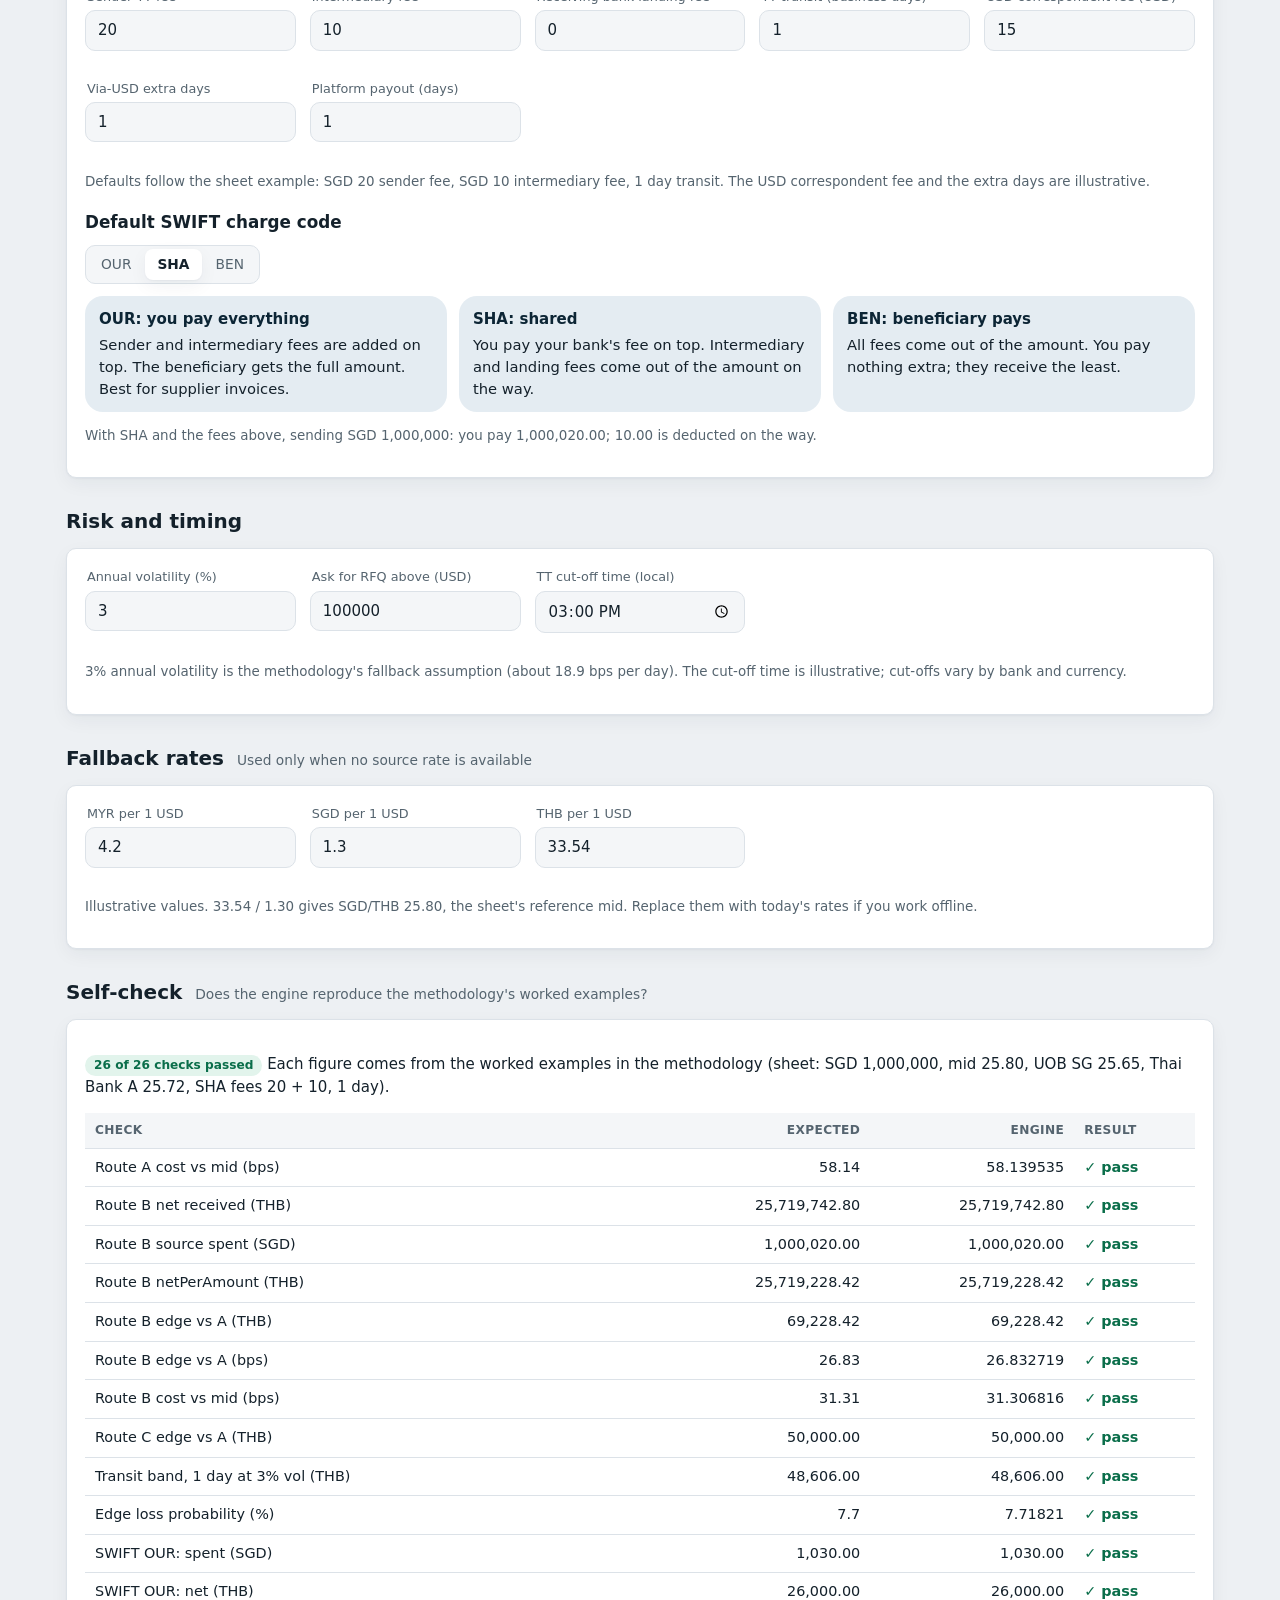
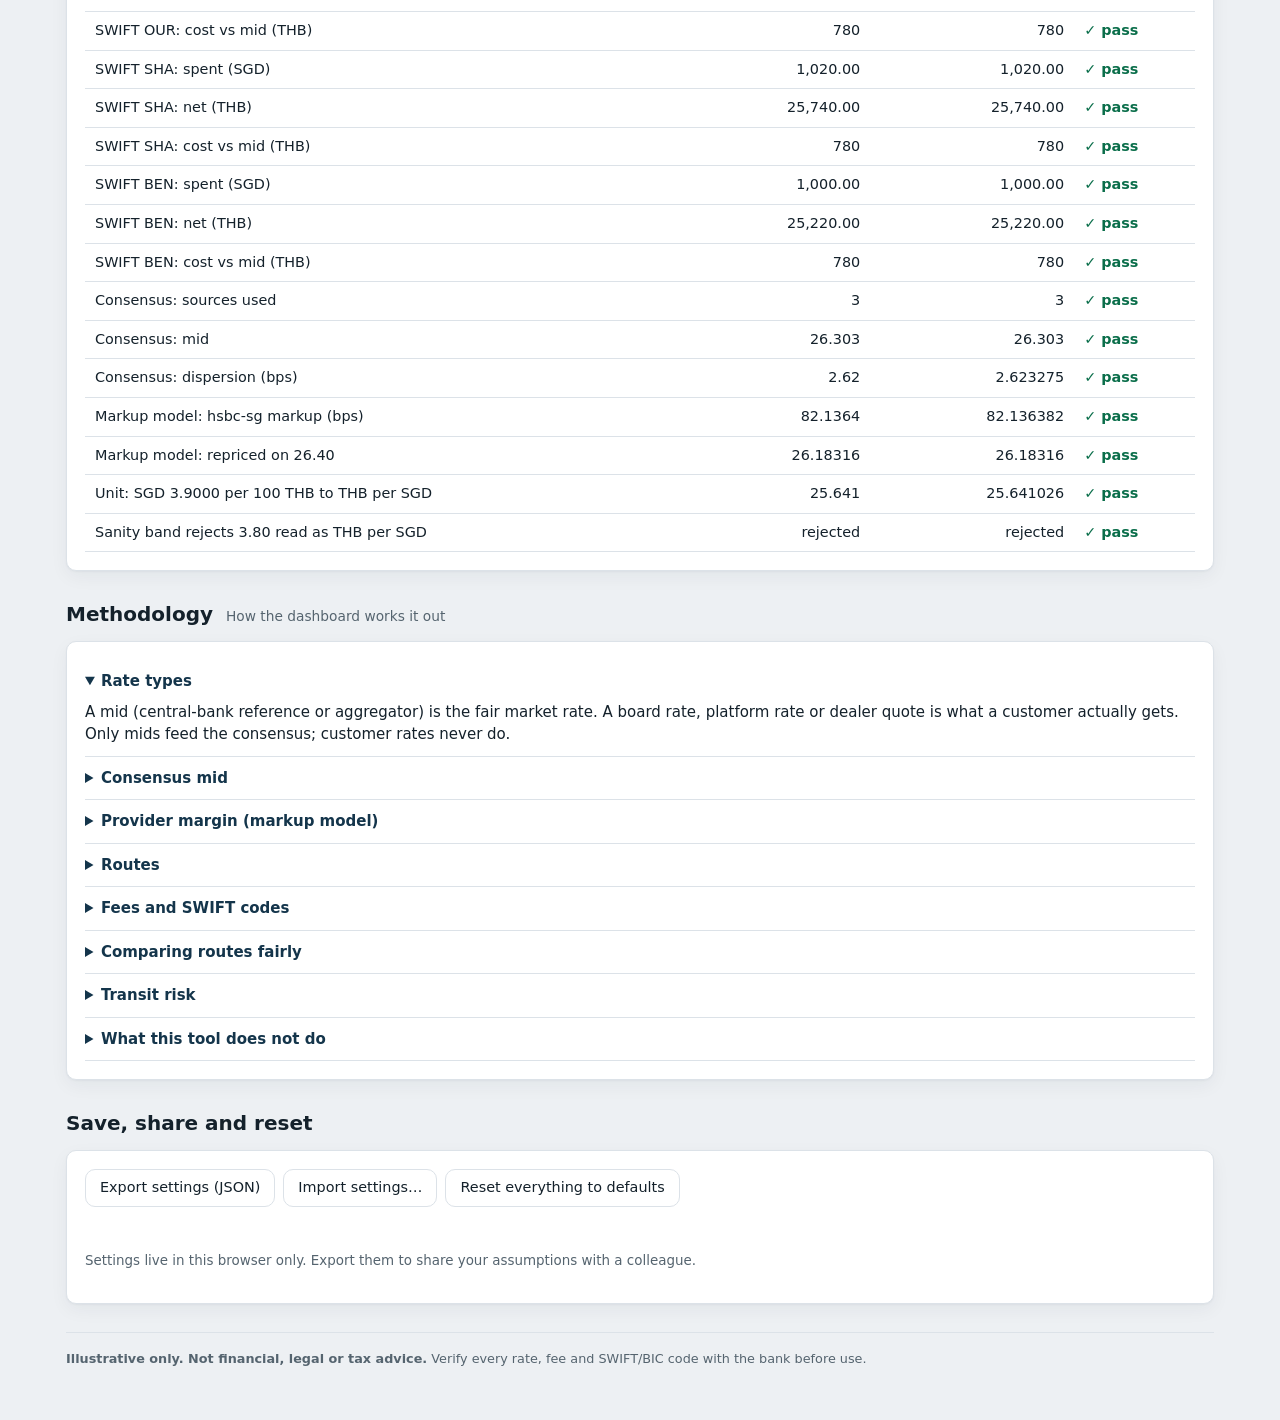
==== commit 4a4aad37: "4 Changes made to appearance" ====
--- a/fx-inputs.html
+++ b/fx-inputs.html
@@ -5,7 +5,8 @@
 <meta name="viewport" content="width=device-width, initial-scale=1">
 <title>Rates and assumptions · FX Route Planner</title>
 <link rel="stylesheet" href="fx-theme.css">
-<script>try { var t = localStorage.getItem("fxapp.theme"); if (t === "light" || t === "dark") document.documentElement.setAttribute("data-theme", t); } catch (e) {}</script>
+<link rel="stylesheet" href="fx-remodel.css">
+<script>try { var t = localStorage.getItem("fxapp.theme"); document.documentElement.setAttribute("data-theme", t === "dark" ? "dark" : "light"); } catch (e) {}</script>
 <style>
   .grid2 { display: grid; grid-template-columns: repeat(auto-fill, minmax(200px, 1fr)); gap: 12px 14px; }
   .provs { display: grid; gap: 14px; }
--- a/fx-remodel.css
+++ b/fx-remodel.css
@@ -0,0 +1,34 @@
+/* Remodel layer: palette by meaning (petrol = structure, green = best/gain, amber = fees, coral = shortfall) */
+:root{--font:"Bahnschrift","Segoe UI Variable","Segoe UI",system-ui,sans-serif;--brand:#14354B;--brand-ink:#0C2535;--brand-soft:#E4ECF2;--accent:#0F9D6B;--accent-ink:#0A6E4A;--accent-soft:#E2F4EC;--accent-line:#A9DEC6;--bg:#EDF0F3;--card:#fff;--card-2:#F4F6F8;--ink:#14212B;--muted:#55646F;--faint:#85929C;--line:#DCE2E8;--warn-soft:#FDF1DE;--warn-ink:#8A5208;--warn-dot:#E0902B;--warn-line:#F0D3A1;--bad-soft:#FBE9E6;--bad-ink:#A8342A;--bad-dot:#D6503F;--focus:#14354B;--radius:10px}
+:root[data-theme="dark"]{--brand:#7FC4E8;--brand-ink:#BFE3F5;--brand-soft:#162B3A;--accent:#3DD9A0;--accent-ink:#7DEBC4;--accent-soft:#10302A;--accent-line:#1F5E4B;--bg:#0A1620;--card:#102230;--card-2:#152B3B;--side:#0D1C28;--ink:#E4EDF3;--muted:#9FB1BE;--faint:#6F8493;--line:#1F3646;--warn-soft:#33260F;--warn-ink:#F2C37A;--bad-soft:#3A1B18;--bad-ink:#FF9E92;--focus:#BFE3F5}
+@media(prefers-color-scheme:dark){:root:not([data-theme="light"]){--brand:#7FC4E8;--brand-ink:#BFE3F5;--brand-soft:#162B3A;--accent:#3DD9A0;--accent-ink:#7DEBC4;--accent-soft:#10302A;--accent-line:#1F5E4B;--bg:#0A1620;--card:#102230;--card-2:#152B3B;--side:#0D1C28;--ink:#E4EDF3;--muted:#9FB1BE;--faint:#6F8493;--line:#1F3646;--warn-soft:#33260F;--warn-ink:#F2C37A;--bad-soft:#3A1B18;--bad-ink:#FF9E92;--focus:#BFE3F5}}
+body{font-feature-settings:"tnum" 1}.view-head p,.hint{color:var(--muted);font-size:.84rem}.panel{border-radius:var(--radius)}
+.bestrow td{background:var(--accent-soft);box-shadow:inset 3px 0 0 var(--accent)}
+/* compare stage: hero route + tile grid, no vertical hunting */
+.stage{display:grid;grid-template-columns:minmax(0,1fr) clamp(300px,31vw,400px);gap:16px;align-items:start}
+.stage-main{display:grid;gap:14px;min-width:0}.stage-main .bd{display:grid;grid-template-columns:repeat(auto-fit,minmax(300px,1fr));gap:14px}
+.tiles-wrap{position:sticky;top:12px;display:grid;gap:10px}.tiles-wrap h3{margin:6px 0 0;font-size:.8rem;color:var(--muted)}
+.tiles-wrap .flows{grid-template-columns:repeat(auto-fill,minmax(108px,1fr));gap:10px}
+.tile{aspect-ratio:1;display:grid;grid-template-rows:auto 1fr auto auto auto;gap:4px;padding:10px;text-align:left;cursor:pointer;overflow:hidden;background:var(--card);color:var(--ink);border:1px solid var(--line);border-radius:var(--radius);font:inherit;transition:transform .18s,border-color .18s}
+.tile:hover{transform:translateY(-3px);border-color:var(--brand)}.tile:focus-visible{outline:2px solid var(--focus);outline-offset:2px}
+.t-rank{font-size:.7rem;font-weight:700;color:var(--faint)}.t-title{font-size:.78rem;font-weight:600;line-height:1.2;overflow:hidden}
+.t-delta{font-size:1.02rem;font-weight:700;color:color-mix(in oklab,var(--accent-ink),var(--bad-ink) calc(var(--gap,0)*100%))}
+.t-bar{height:5px;border-radius:3px;background:var(--card-2);overflow:hidden}.t-bar i{display:block;height:100%;width:calc(100% - var(--gap,0)*88%);background:color-mix(in oklab,var(--accent),var(--bad-dot) calc(var(--gap,0)*100%))}
+.t-who{font-size:.66rem;color:var(--muted);white-space:nowrap;overflow:hidden;text-overflow:ellipsis}.tile.is-best{border-color:var(--accent);background:var(--accent-soft)}
+.route.hero{padding:20px 22px;display:grid;gap:14px;cursor:default;border-left:6px solid var(--brand)}.route.hero.best{border-left-color:var(--accent);background:linear-gradient(100deg,var(--accent-soft),var(--card) 55%)}
+.h-top{display:flex;align-items:center;gap:10px;flex-wrap:wrap}.h-top h3{margin:0;font-size:1.15rem;flex:1;min-width:200px}
+.h-net{display:flex;align-items:baseline;gap:12px}.h-net span{color:var(--muted);font-size:.84rem}.h-net b{font-size:clamp(1.8rem,3.4vw,2.6rem);letter-spacing:-.02em;color:var(--brand-ink)}
+.route.hero.best .h-net b{color:var(--accent-ink)}.h-vs{margin:0;font-size:.84rem;color:var(--muted)}
+.hero .legs{display:flex;flex-wrap:wrap;gap:6px;align-items:center}.hero .leg{padding:4px 10px;border-radius:999px;background:var(--brand-soft);color:var(--brand-ink);font-size:.8rem;font-weight:600}.hero .leg.ccy{background:var(--brand);color:#fff}.hero .leg.tt{background:var(--warn-soft);color:var(--warn-ink)}
+.split{display:flex;height:12px;border-radius:6px;overflow:hidden;margin:10px 0 6px}.split .m{background:var(--brand)}.split .f{background:var(--warn-dot)}
+/* hover glossary */
+.tip{border-bottom:1px dotted currentColor;cursor:help;text-decoration:none}.tipbox{position:fixed;z-index:99;max-width:260px;padding:8px 11px;border-radius:8px;background:var(--brand-ink);color:#fff;font-size:.78rem;line-height:1.35;opacity:0;pointer-events:none;transition:opacity .12s}.tipbox.on{opacity:1}
+:root[data-theme="dark"] .tipbox{color:#0A1620}
+@media(max-width:1000px){.stage{grid-template-columns:1fr}.tiles-wrap{position:static;order:-1}.tiles-wrap .flows{grid-template-columns:repeat(auto-fill,minmax(100px,1fr))}}
+@media(prefers-reduced-motion:reduce){.tile{transition:none}}
+/* aligned overview charts: fixed label and value columns so every bar starts and ends at the same x */
+.brow{display:grid;grid-template-columns:minmax(120px,190px) minmax(0,1fr) 108px;gap:12px;align-items:center;margin:7px 0}
+.b-name{display:flex;gap:8px;align-items:center;min-width:0}.b-lbl,.s-lbl{font-size:.84rem;overflow:hidden;text-overflow:ellipsis;white-space:nowrap}
+.b-track{height:16px;border-radius:6px;background:var(--card-2);overflow:hidden}.b-val{font-size:.84rem;font-weight:700;text-align:right;white-space:nowrap}
+.srow{display:grid;grid-template-columns:minmax(120px,190px) minmax(0,1fr) 128px;gap:12px;align-items:center;margin:7px 0;font-size:.84rem}
+.s-track{position:relative;height:14px;border-radius:7px;background:var(--card-2)}.s-val{text-align:right;white-space:nowrap}
